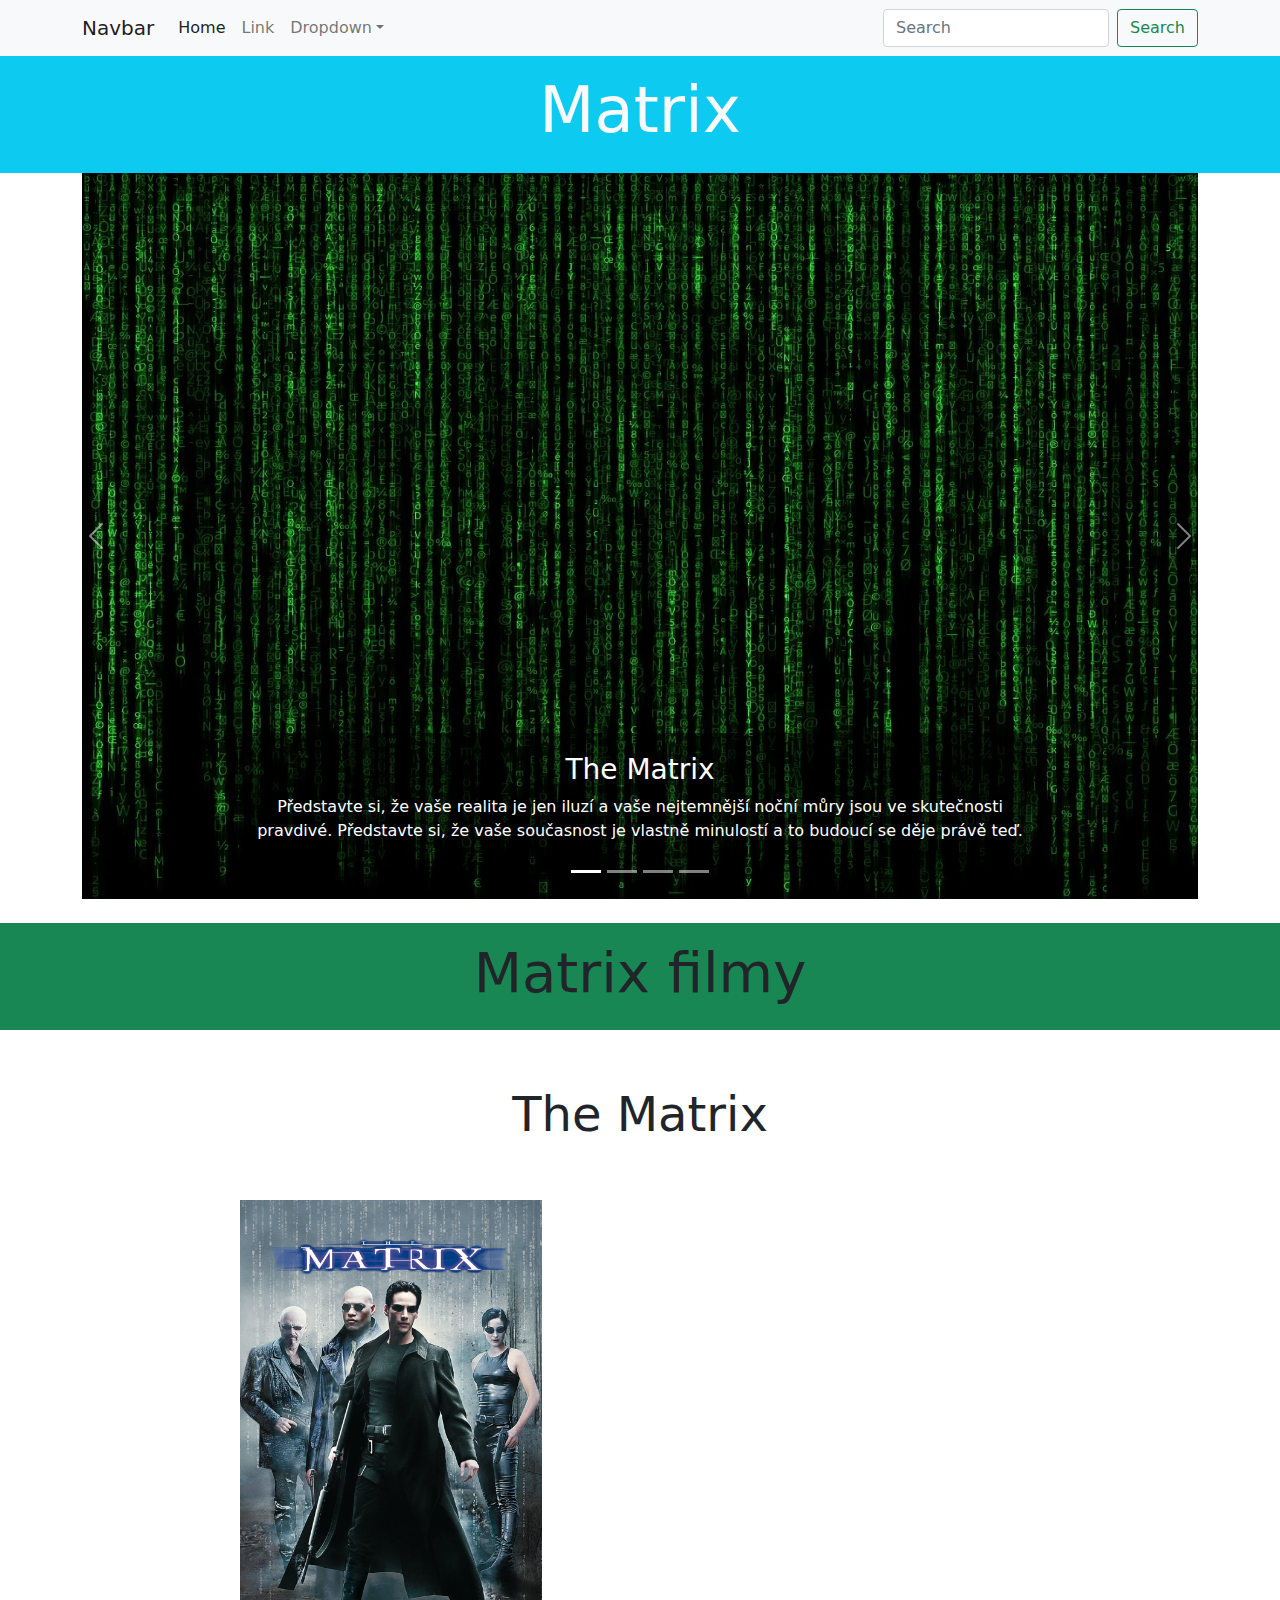
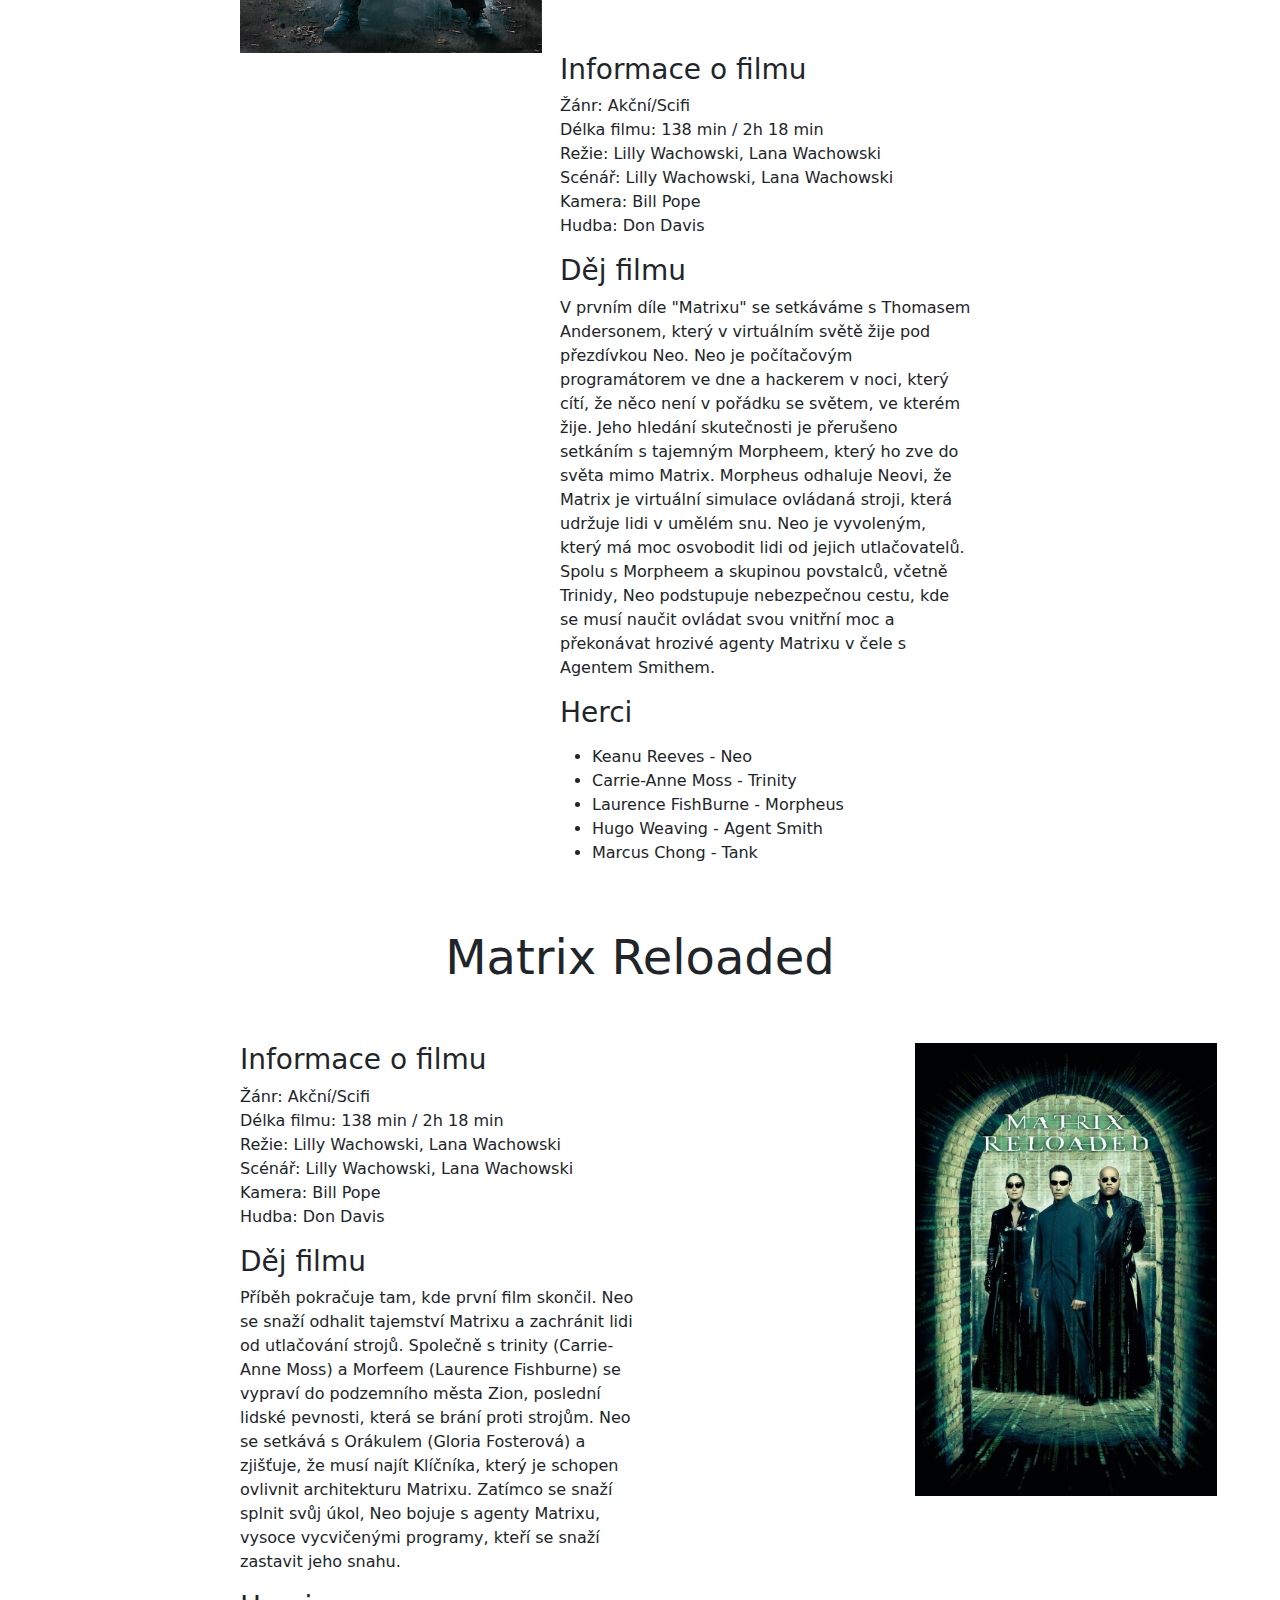
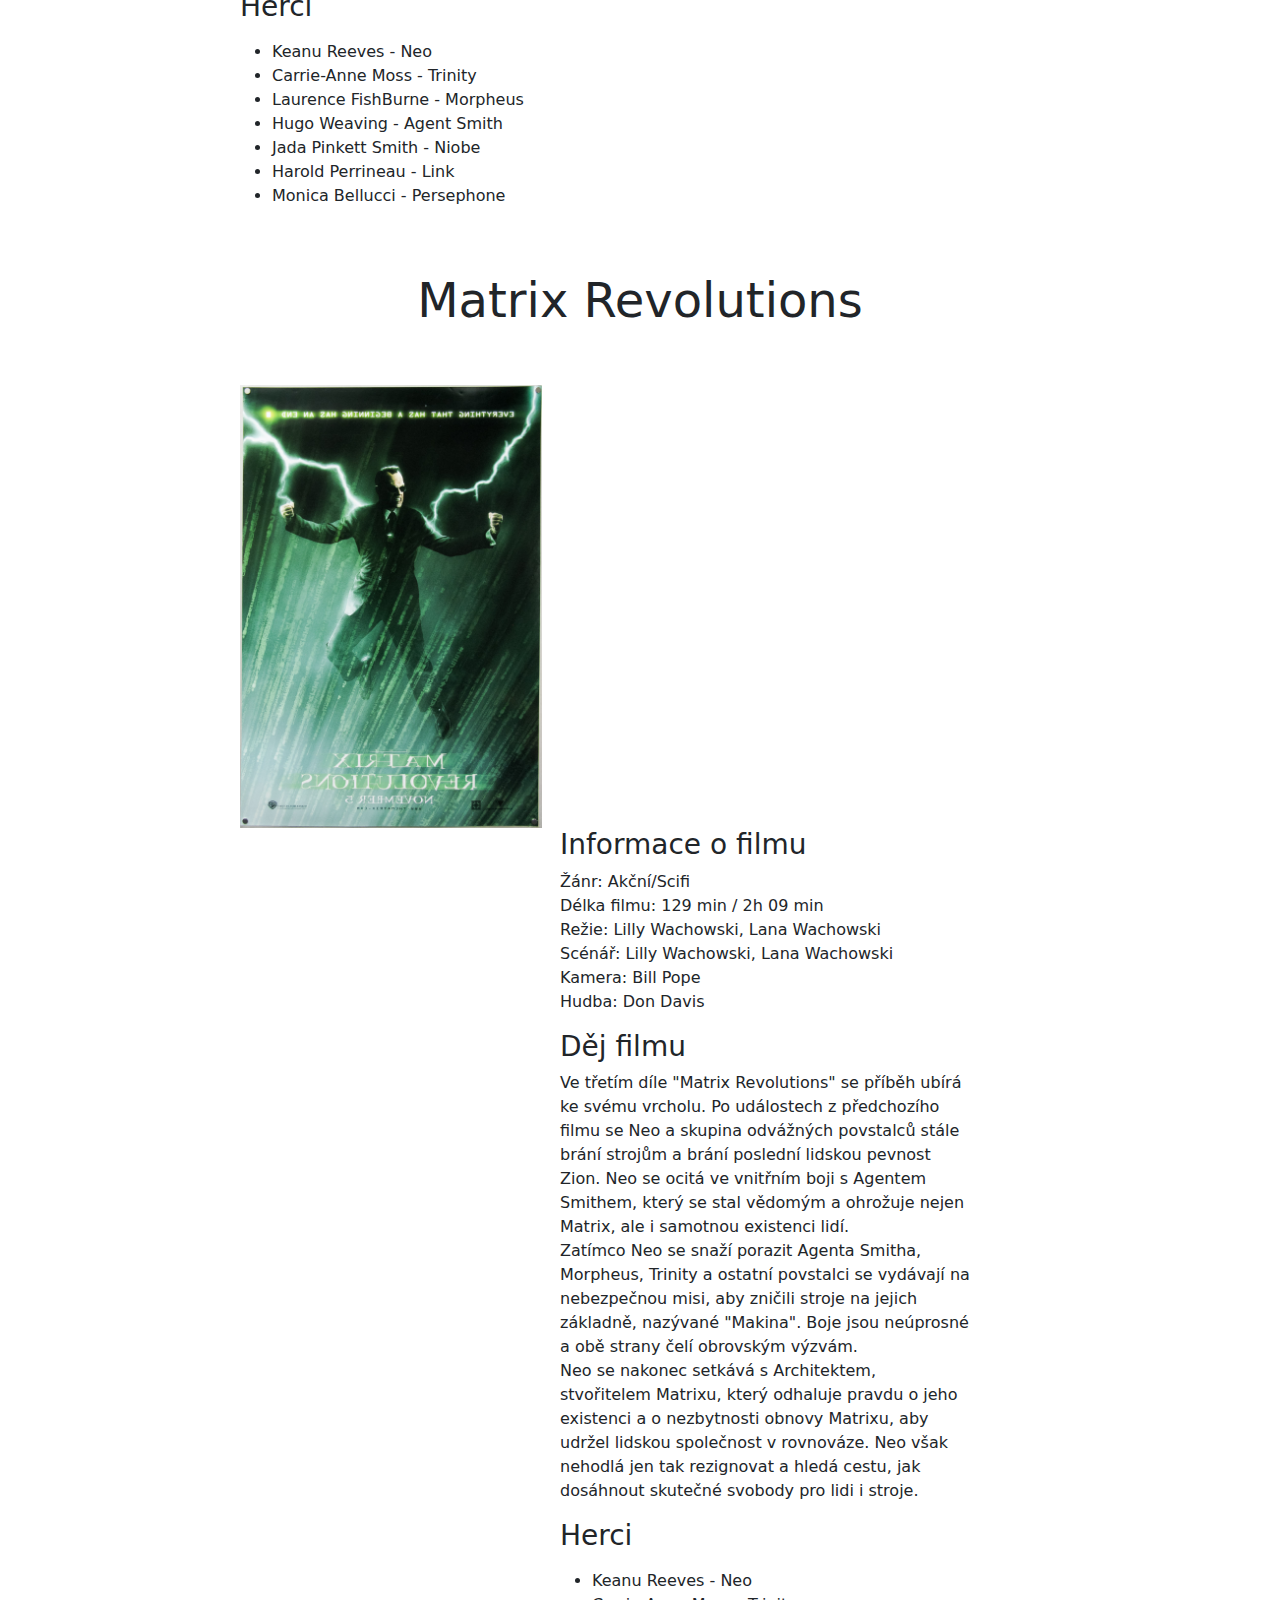
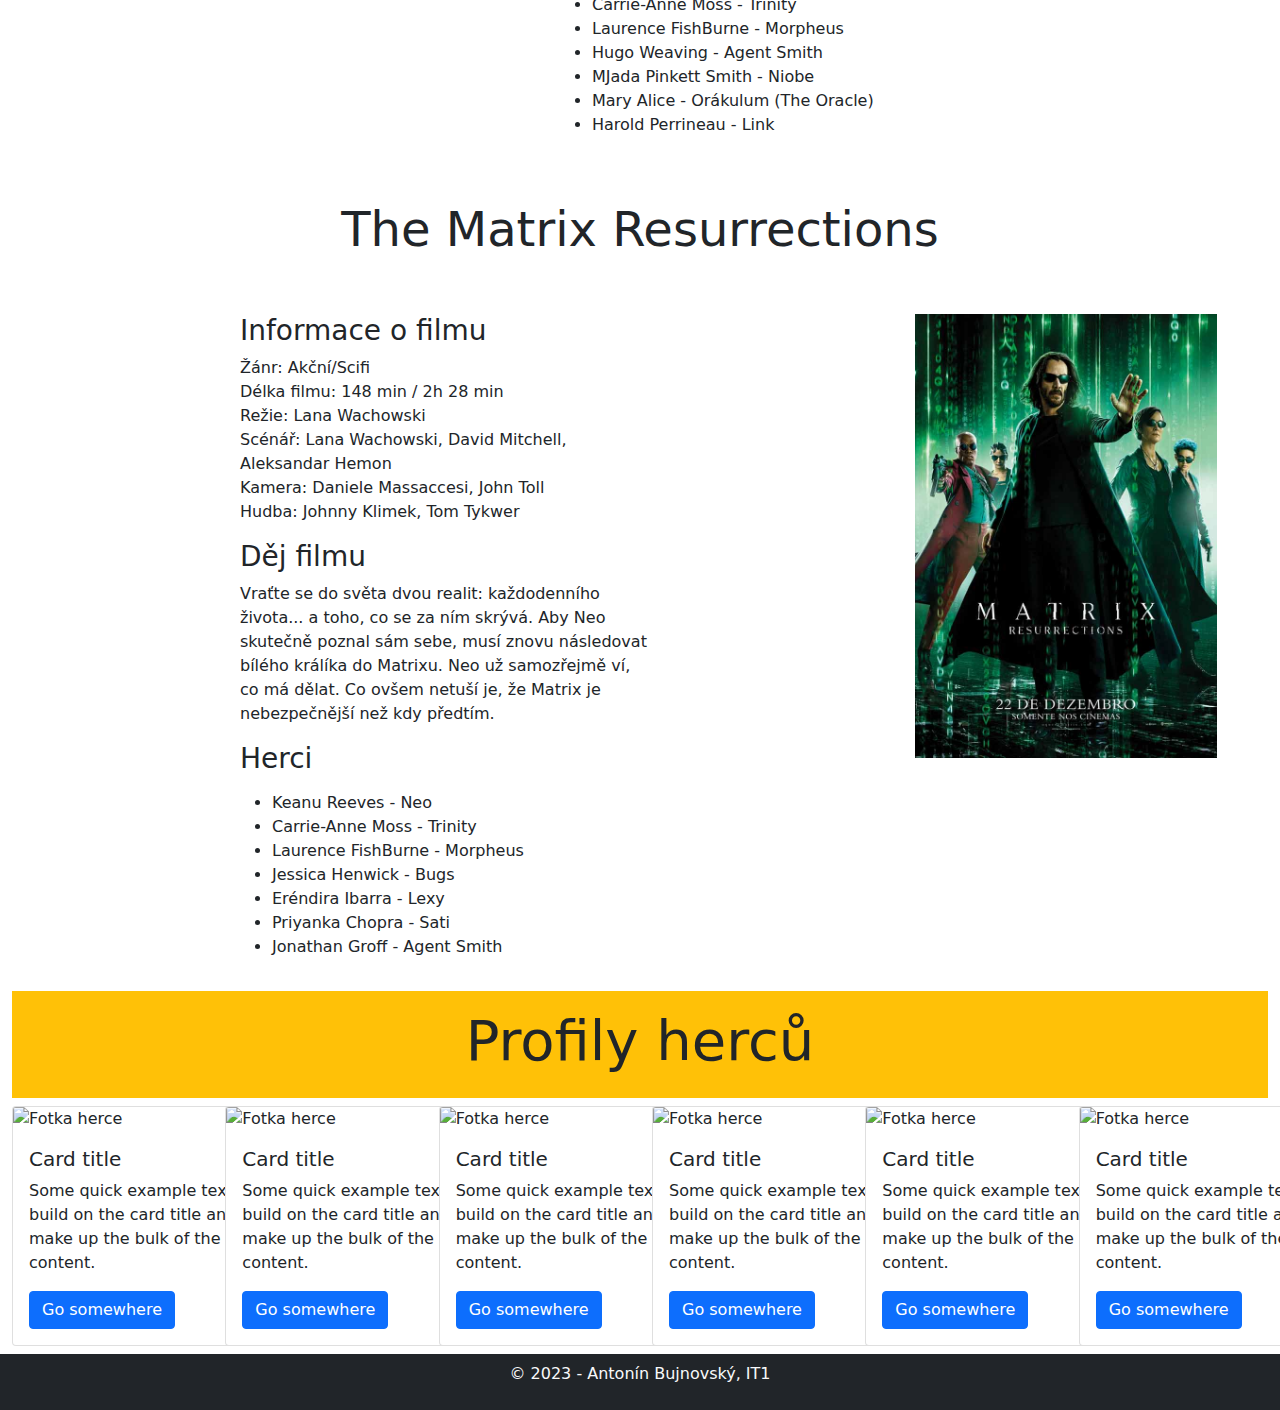
==== index.html @ 8dca8e1c "Add files via upload" ====
<!DOCTYPE html>
<html lang="cs">

<head>
  <title>FilmWeb</title>
  <!-- Required meta tags -->
  <meta charset="utf-8" />
  <meta name="viewport" content="width=device-width, initial-scale=1, shrink-to-fit=no" />

  <!-- Bootstrap CSS v5.2.1 -->
  <link href="css/bootstrap.min.css" rel="stylesheet" />
  <link rel="stylesheet" href="css/my.css" />
</head>

<body>
  <nav class="navbar navbar-expand-sm navbar-light bg-light">
    <div class="container">
      <a class="navbar-brand" href="#">Navbar</a>
      <button class="navbar-toggler d-lg-none" type="button" data-bs-toggle="collapse"
        data-bs-target="#collapsibleNavId" aria-controls="collapsibleNavId" aria-expanded="false"
        aria-label="Toggle navigation">
        <span class="navbar-toggler-icon"></span>
      </button>
      <div class="collapse navbar-collapse" id="collapsibleNavId">
        <ul class="navbar-nav me-auto mt-2 mt-lg-0">
          <li class="nav-item">
            <a class="nav-link active" href="#" aria-current="page">Home <span
                class="visually-hidden">(current)</span></a>
          </li>
          <li class="nav-item">
            <a class="nav-link" href="#">Link</a>
          </li>
          <li class="nav-item dropdown">
            <a class="nav-link dropdown-toggle" href="#" id="dropdownId" data-bs-toggle="dropdown" aria-haspopup="true"
              aria-expanded="false">Dropdown</a>
            <div class="dropdown-menu" aria-labelledby="dropdownId">
              <a class="dropdown-item" href="#">Action 1</a>
              <a class="dropdown-item" href="#">Action 2</a>
            </div>
          </li>
        </ul>
        <form class="d-flex my-2 my-lg-0">
          <input class="form-control me-sm-2" type="text" placeholder="Search" />
          <button class="btn btn-outline-success my-2 my-sm-0" type="submit">
            Search
          </button>
        </form>
      </div>
    </div>
  </nav>

  <header class="bg-info p-3">
    <!-- place navbar here -->
    <h1 class="text-center text-light display-3">Matrix</h1>
  </header>
  <main>
        <!-- Použití prvku carousel -->
    <section id="novinky">
      <div id="carouselId" class="carousel slide carousel-fade" data-bs-ride="carousel">
        <ol class="carousel-indicators">
          <li data-bs-target="#carouselId" data-bs-slide-to="0" class="active" aria-current="true"
            aria-label="First slide"></li>
          <li data-bs-target="#carouselId" data-bs-slide-to="1" aria-label="Second slide"></li>
          <li data-bs-target="#carouselId" data-bs-slide-to="2" aria-label="Third slide"></li>
          <li data-bs-target="#carouselId" data-bs-slide-to="3" aria-label="Fourth slide"></li>
        </ol>
        <div class="container">
        <div class="carousel-inner"  role="listbox">
          <div class="carousel-item active" data-bs-interval="4000">
            <img src="img/matrix1.jpg" class="w-100 d-block" height="726px" alt="First slide" />
            <div class="carousel-caption d-none d-md-block">
              <h3>The Matrix</h3>
              <p> Představte si, že vaše realita je jen iluzí a vaše nejtemnější noční můry jsou ve skutečnosti pravdivé.
                 Představte si, že vaše současnost je vlastně minulostí a to budoucí se děje právě teď.</p>
            </div>
          </div>
          <div class="carousel-item" data-bs-interval="4000">
            <img src="img/matrix reloaded-2.jpg" class="w-100 d-block"  height="726px" alt="Second slide" />
            <div class="carousel-caption d-none d-md-block">
              <h3>Matrix Reloaded</h3>
              <p>Description</p>
            </div>
          </div>
          <div class="carousel-item" data-bs-interval="4000">
            <img src="img/matrix3.jpg" class="w-100 d-block" height="726px" alt="Third slide" />
            <div class="carousel-caption d-none d-md-block">
              <h3>Matrix Revolutions</h3>
              <p>Description</p>
            </div>
          </div>
          <div class="carousel-item" data-bs-interval="4000">
            <img src="img/matrix4.jpg" class="w-100 d-block" alt="Fourth slide" />
            <div class="carousel-caption d-none d-md-block">
              <h3>Matrix Resurrections</h3>
              <p>Description</p>
            </div>
          </div>
        </div>
      </div>

        <button class="carousel-control-prev" type="button" data-bs-target="#carouselId" data-bs-slide="prev">
          <span class="carousel-control-prev-icon" aria-hidden="true"></span>
          <span class="visually-hidden">Previous</span>
        </button>
        <button class="carousel-control-next" type="button" data-bs-target="#carouselId" data-bs-slide="next">
          <span class="carousel-control-next-icon" aria-hidden="true"></span>
          <span class="visually-hidden">Next</span>
        </button>
      </div>
    </section>

      <header class="bg-success p-3 pt-6 mb-2 mt-4">
      <h2 class="text-center display-4">Matrix filmy</h2>
    </header>
        <!-- Matrix filmy -->
      <h2 class="text-center display-5 p-5">The Matrix</h2>
        <div class="row">
          <div class="col-md-4 col-lg-3">
            <img src="img/Matrix1-poster.jpg" class="img-fluid odsazeni" alt="Obrázek">
          </div>
          <div class="col-md-8 col-lg-4 odsazeni1">
            <h3>Informace o filmu</h3>
            <p>
                Žánr: Akční/Scifi<br>
                Délka filmu: 138 min / 2h 18 min<br>
                Režie: Lilly Wachowski, Lana Wachowski<br>
                Scénář: Lilly Wachowski, Lana Wachowski<br>
                Kamera: Bill Pope<br>
                Hudba: Don Davis<br>
            </p>
            <h3>Děj filmu</h3>
            <p>
              V prvním díle "Matrixu" se setkáváme s Thomasem Andersonem, který v virtuálním světě žije pod přezdívkou Neo. Neo je počítačovým programátorem ve dne a hackerem v noci, který cítí, že něco není v pořádku se světem, ve kterém žije. Jeho hledání skutečnosti je přerušeno setkáním s tajemným Morpheem, který ho zve do světa mimo Matrix.

Morpheus odhaluje Neovi, že Matrix je virtuální simulace ovládaná stroji, která udržuje lidi v umělém snu. Neo je vyvoleným, který má moc osvobodit lidi od jejich utlačovatelů. Spolu s Morpheem a skupinou povstalců, včetně Trinidy, Neo podstupuje nebezpečnou cestu, kde se musí naučit ovládat svou vnitřní moc a překonávat hrozivé agenty Matrixu v čele s Agentem Smithem.


            </p>
              <h3>Herci</h3>
              <p>
                <ul>
                  <li>Keanu Reeves - Neo</li>
                  <li>Carrie-Anne Moss - Trinity</li>
                  <li>Laurence FishBurne - Morpheus</li>
                  <li>Hugo Weaving - Agent Smith</li>
                  <li>Marcus Chong - Tank</li>
                </ul>
              </p>
          </div>
        </div>




        <h2 class="text-center display-5 p-5">Matrix Reloaded</h2>
        <div class="row">
          <div class="col-md-8 col-lg-4 odsazeni">
            <h3>Informace o filmu</h3>
          <p>
              Žánr: Akční/Scifi<br>
              Délka filmu: 138 min / 2h 18 min<br>
              Režie: Lilly Wachowski, Lana Wachowski<br>
              Scénář: Lilly Wachowski, Lana Wachowski<br>
              Kamera: Bill Pope<br>
              Hudba: Don Davis<br>
          </p>
              <h3>Děj filmu</h3>
              <p>
                Příběh pokračuje tam, kde první film skončil. Neo se snaží odhalit tajemství Matrixu a zachránit lidi od utlačování strojů. Společně s trinity (Carrie-Anne Moss) 
                a Morfeem (Laurence Fishburne) se vypraví do podzemního města Zion, poslední lidské pevnosti, která se brání proti strojům.

                Neo se setkává s Orákulem (Gloria Fosterová) a zjišťuje, že musí najít Klíčníka, který je schopen ovlivnit architekturu Matrixu. Zatímco se snaží splnit svůj úkol,
                 Neo bojuje s agenty Matrixu, vysoce vycvičenými programy, kteří se snaží zastavit jeho snahu.
              </p>

            
              <h3>Herci</h3>
              <p>
                <ul>
                  <li>Keanu Reeves - Neo</li>
                  <li>Carrie-Anne Moss - Trinity</li>
                  <li>Laurence FishBurne - Morpheus</li>
                  <li>Hugo Weaving - Agent Smith</li>
                  <li>Jada Pinkett Smith - Niobe</li>
                  <li>Harold Perrineau - Link</li>
                  <li>Monica Bellucci - Persephone</li>
                </ul>
              </p>
          </div>
          <div class="col-md-4 col-lg-3">
            <img src="img/matrix2-posterjpg.jpg" class="img-fluid odsazeni" alt="Obrázek">
          </div>
        
        </div>
        



        <h2 class="text-center display-5 p-5">Matrix Revolutions</h2>
        <div class="row">
          <div class="col-md-4 col-lg-3">
            <img src="img/matrix3-poster.jpg" class="img-fluid odsazeni"  width="100%" alt="Obrázek">
          </div>
          <div class="col-md-8 col-lg-4 odsazeni1">
            <h3>Informace o filmu</h3>
            <p>
                Žánr: Akční/Scifi<br>
                Délka filmu: 129 min / 2h 09 min<br>
                Režie: Lilly Wachowski, Lana Wachowski<br>
                Scénář: Lilly Wachowski, Lana Wachowski<br>
                Kamera: Bill Pope<br>
                Hudba: Don Davis<br>
            </p>
            <h3>Děj filmu</h3>
            <p>
            
Ve třetím díle "Matrix Revolutions" se příběh ubírá ke svému vrcholu. Po událostech z předchozího filmu se Neo a skupina odvážných povstalců stále brání strojům a brání poslední lidskou pevnost Zion. Neo se ocitá ve vnitřním boji s Agentem Smithem, který se stal vědomým a ohrožuje nejen Matrix, ale i samotnou existenci lidí.<br>

Zatímco Neo se snaží porazit Agenta Smitha, Morpheus, Trinity a ostatní povstalci se vydávají na nebezpečnou misi, aby zničili stroje na jejich základně, nazývané "Makina". Boje jsou neúprosné a obě strany čelí obrovským výzvám.<br>

Neo se nakonec setkává s Architektem, stvořitelem Matrixu, který odhaluje pravdu o jeho existenci a o nezbytnosti obnovy Matrixu, aby udržel lidskou společnost v rovnováze. Neo však nehodlá jen tak rezignovat a hledá cestu, jak dosáhnout skutečné svobody pro lidi i stroje.<br>
            </p>
              <h3>Herci</h3>
              <p>
                <ul>
                  <li>Keanu Reeves - Neo</li>
                  <li>Carrie-Anne Moss - Trinity</li>
                  <li>Laurence FishBurne - Morpheus</li>
                  <li>Hugo Weaving - Agent Smith</li>
                  <li>MJada Pinkett Smith - Niobe</li>
                  <li>Mary Alice - Orákulum (The Oracle)</li>
                  <li>Harold Perrineau - Link</li>
                </ul>
              </p>
          </div>
        </div>



        <h2 class="text-center display-5 p-5">The Matrix Resurrections</h2>
        <div class="row">
          <div class="col-md-8 col-lg-4 odsazeni">
            <h3>Informace o filmu</h3>
          <p>
              Žánr: Akční/Scifi<br>
              Délka filmu: 148 min / 2h 28 min<br>
              Režie: Lana Wachowski<br>
              Scénář: Lana Wachowski, David Mitchell, Aleksandar Hemon<br>
              Kamera: Daniele Massaccesi, John Toll<br>
              Hudba: Johnny Klimek, Tom Tykwer<br>
          </p>
              <h3>Děj filmu</h3>
              <p>
                Vraťte se do světa dvou realit: každodenního života... a toho, co se za ním skrývá. Aby Neo skutečně poznal sám sebe, musí znovu následovat bílého králíka do Matrixu. Neo už samozřejmě ví, co má dělat. Co ovšem netuší je, že Matrix je nebezpečnější než kdy předtím.

  
              </p>

            
              <h3>Herci</h3>
              <p>
                <ul>
                  <li>Keanu Reeves - Neo</li>
                  <li>Carrie-Anne Moss - Trinity</li>
                  <li>Laurence FishBurne - Morpheus</li>
                  <li>Jessica Henwick - Bugs</li>
                  <li>Eréndira Ibarra - Lexy</li>
                  <li>Priyanka Chopra - Sati</li>
                  <li>Jonathan Groff - Agent Smith</li>
                </ul>
              </p>
          </div>
          <div class="col-md-4 col-lg-3">
            <img src="img/matrix4-poster.jpg" class="img-fluid odsazeni" alt="Obrázek">
          </div>
        
        </div>



        <!-- použití gridu a cards -->

        <section id="herci" class="container-fluid">
          <header class="bg-warning p-3 mt-3 mb-2">
          <h2 class="text-center display-4">Profily herců</h2>
        </header>
          <div class="row">
            <div class="col-xl-2 col-md-4 col-sm-6 mb-2 ">
              <div class="card" style="width: 18rem;">
                <img src="https://picsum.photos/id/126/600/600" class="card-img-top" alt="Fotka herce">
                <div class="card-body">
                  <h5 class="card-title">Card title</h5>
                  <p class="card-text">Some quick example text to build on the card title and make up the bulk of the card's content.</p>
                  <a href="#" class="btn btn-primary">Go somewhere</a>
                </div>
              </div>
            </div>

            <div class="col-xl-2 col-md-4 col-sm-6 mb-2">
              <div class="card" style="width: 18rem;">
                <img src="https://picsum.photos/id/125/600/600" class="card-img-top" alt="Fotka herce">
                <div class="card-body">
                  <h5 class="card-title">Card title</h5>
                  <p class="card-text">Some quick example text to build on the card title and make up the bulk of the card's content.</p>
                  <a href="#" class="btn btn-primary">Go somewhere</a>
                </div>
              </div>
            </div>
            <div class="col-xl-2 col-md-4 col-sm-6 mb-2">
              <div class="card" style="width: 18rem;">
                <img src="https://picsum.photos/id/124/600/600" class="card-img-top" alt="Fotka herce">
                <div class="card-body">
                  <h5 class="card-title">Card title</h5>
                  <p class="card-text">Some quick example text to build on the card title and make up the bulk of the card's content.</p>
                  <a href="#" class="btn btn-primary">Go somewhere</a>
                </div>
              </div>
            </div>
            <div class="col-xl-2 col-md-4 col-sm-6 mb-2">
              <div class="card" style="width: 18rem;">
                <img src="https://picsum.photos/id/123/600/600" class="card-img-top" alt="Fotka herce">
                <div class="card-body">
                  <h5 class="card-title">Card title</h5>
                  <p class="card-text">Some quick example text to build on the card title and make up the bulk of the card's content.</p>
                  <a href="#" class="btn btn-primary">Go somewhere</a>
                </div>
              </div>
            </div>
            <div class="col-xl-2 col-md-4 col-sm-6 mb-2">
              <div class="card" style="width: 18rem;">
                <img src="https://picsum.photos/id/122/600/600" class="card-img-top" alt="Fotka herce">
                <div class="card-body">
                  <h5 class="card-title">Card title</h5>
                  <p class="card-text">Some quick example text to build on the card title and make up the bulk of the card's content.</p>
                  <a href="#" class="btn btn-primary">Go somewhere</a>
                </div>
              </div>
            </div>
            <div class="col-xl-2 col-md-4 col-sm-6 mb-2">
              <div class="card" style="width: 18rem;">
                <img src="https://picsum.photos/id/121/600/600" class="card-img-top" alt="Fotka herce">
                <div class="card-body">
                  <h5 class="card-title">Card title</h5>
                  <p class="card-text">Some quick example text to build on the card title and make up the bulk of the card's content.</p>
                  <a href="#" class="btn btn-primary">Go somewhere</a>
                </div>
              </div>
            </div>
          </div>
        </section>
  </main>
  <footer class="bg-dark text-light text-center p-2">
    <!-- place footer here -->
    <p>&copy; 2023 - Antonín Bujnovský, IT1</p>
  </footer>
  <!-- Bootstrap JavaScript Libraries -->
  <script src="js/bootstrap.bundle.min.js"></script>
  <!--

  <script>
    const carousel = document.getElementById("carouselId");
    const nadpis = document.querySelector(".navbar-light");

   function nahodnaBarva() {
      let r = Math.floor(Math.random() * 256);
      let g = Math.floor(Math.random() * 256);
      let b = Math.floor(Math.random() * 256);

      return `rgb(${r}, ${g}, ${b})`;
    }

    //carousel.style.display = 'none';
    carousel.addEventListener("slide.bs.carousel", function () {
      console.log(nahodnaBarva());
      nadpis.style.setProperty(
        "background-color",
        nahodnaBarva(),
        "important"
      );
    });
  </script>
  -->
</body>

</html>
---- css/my.css ----
.carousel-caption {
    background-color: rgba(0, 0, 0, .5);
}
.odsazeni{
    margin-left:15em;
}
.odsazeni1{
    margin-left:35em;
}
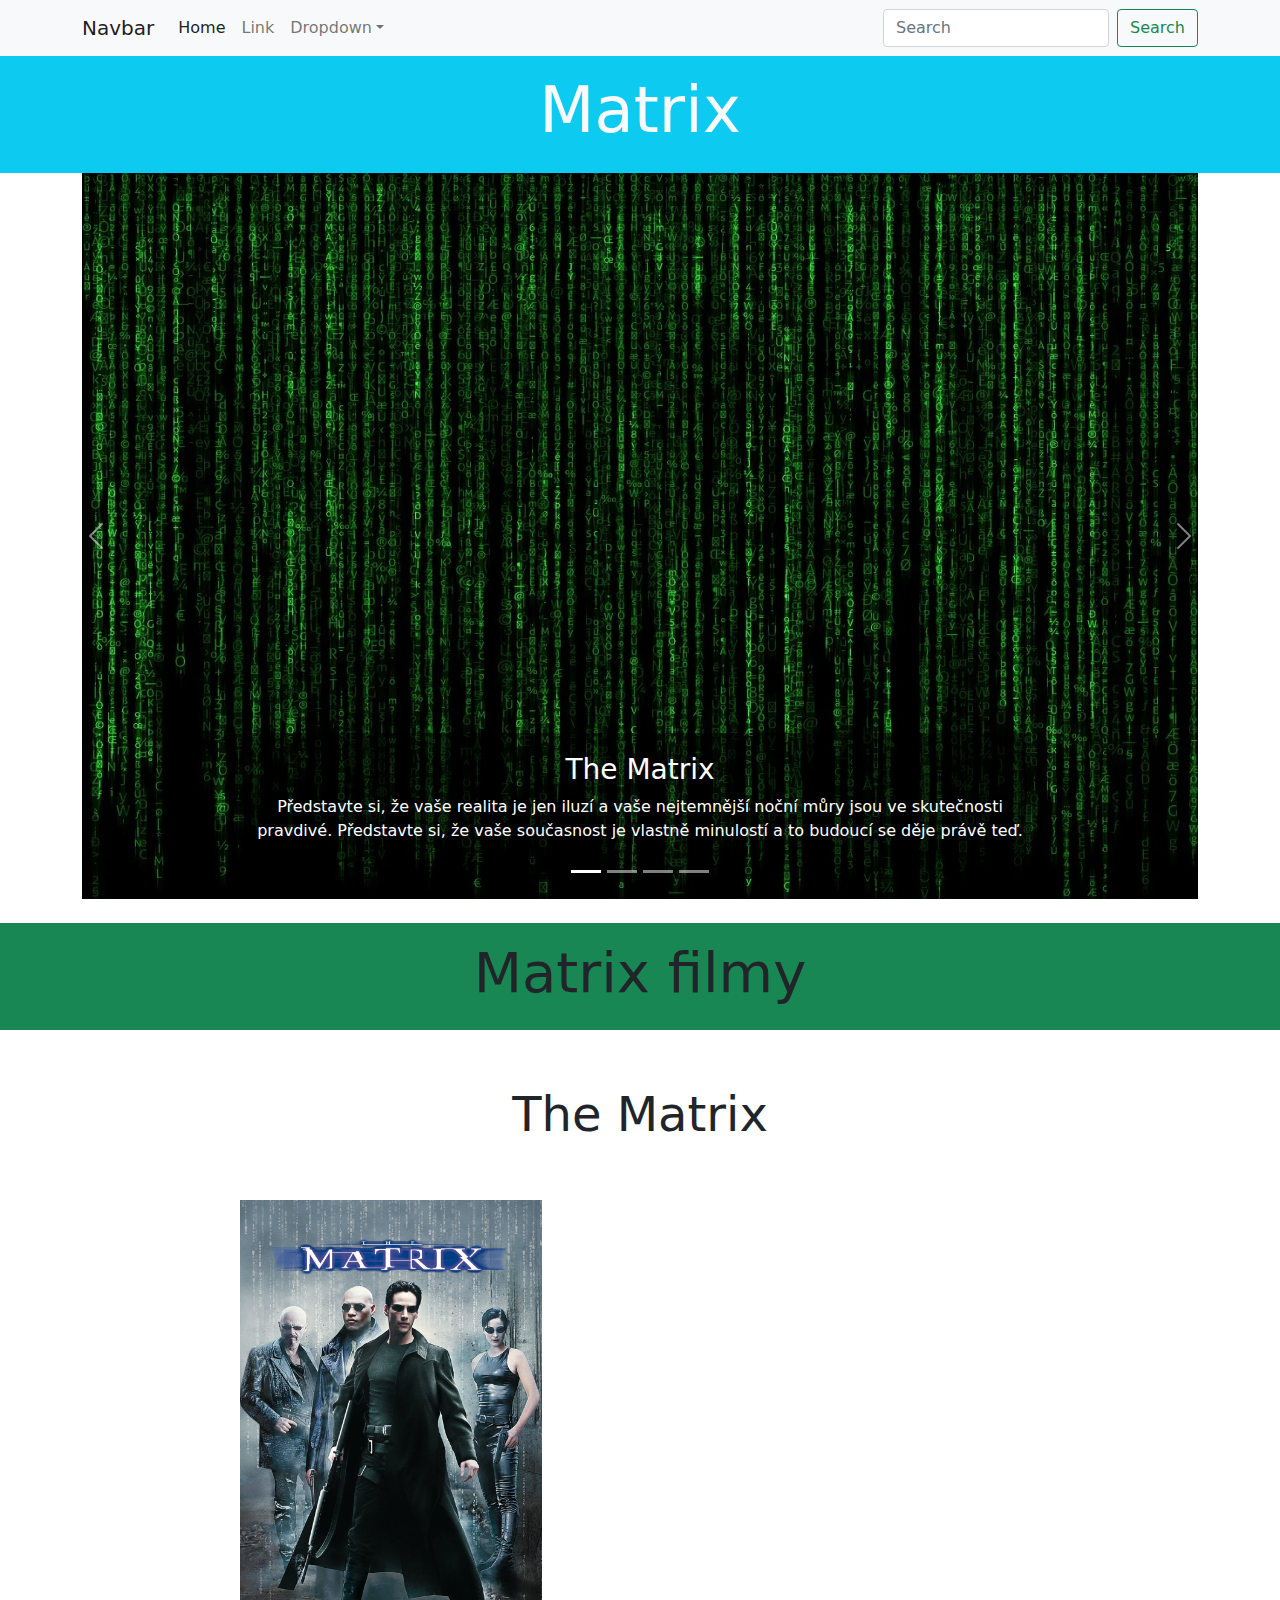
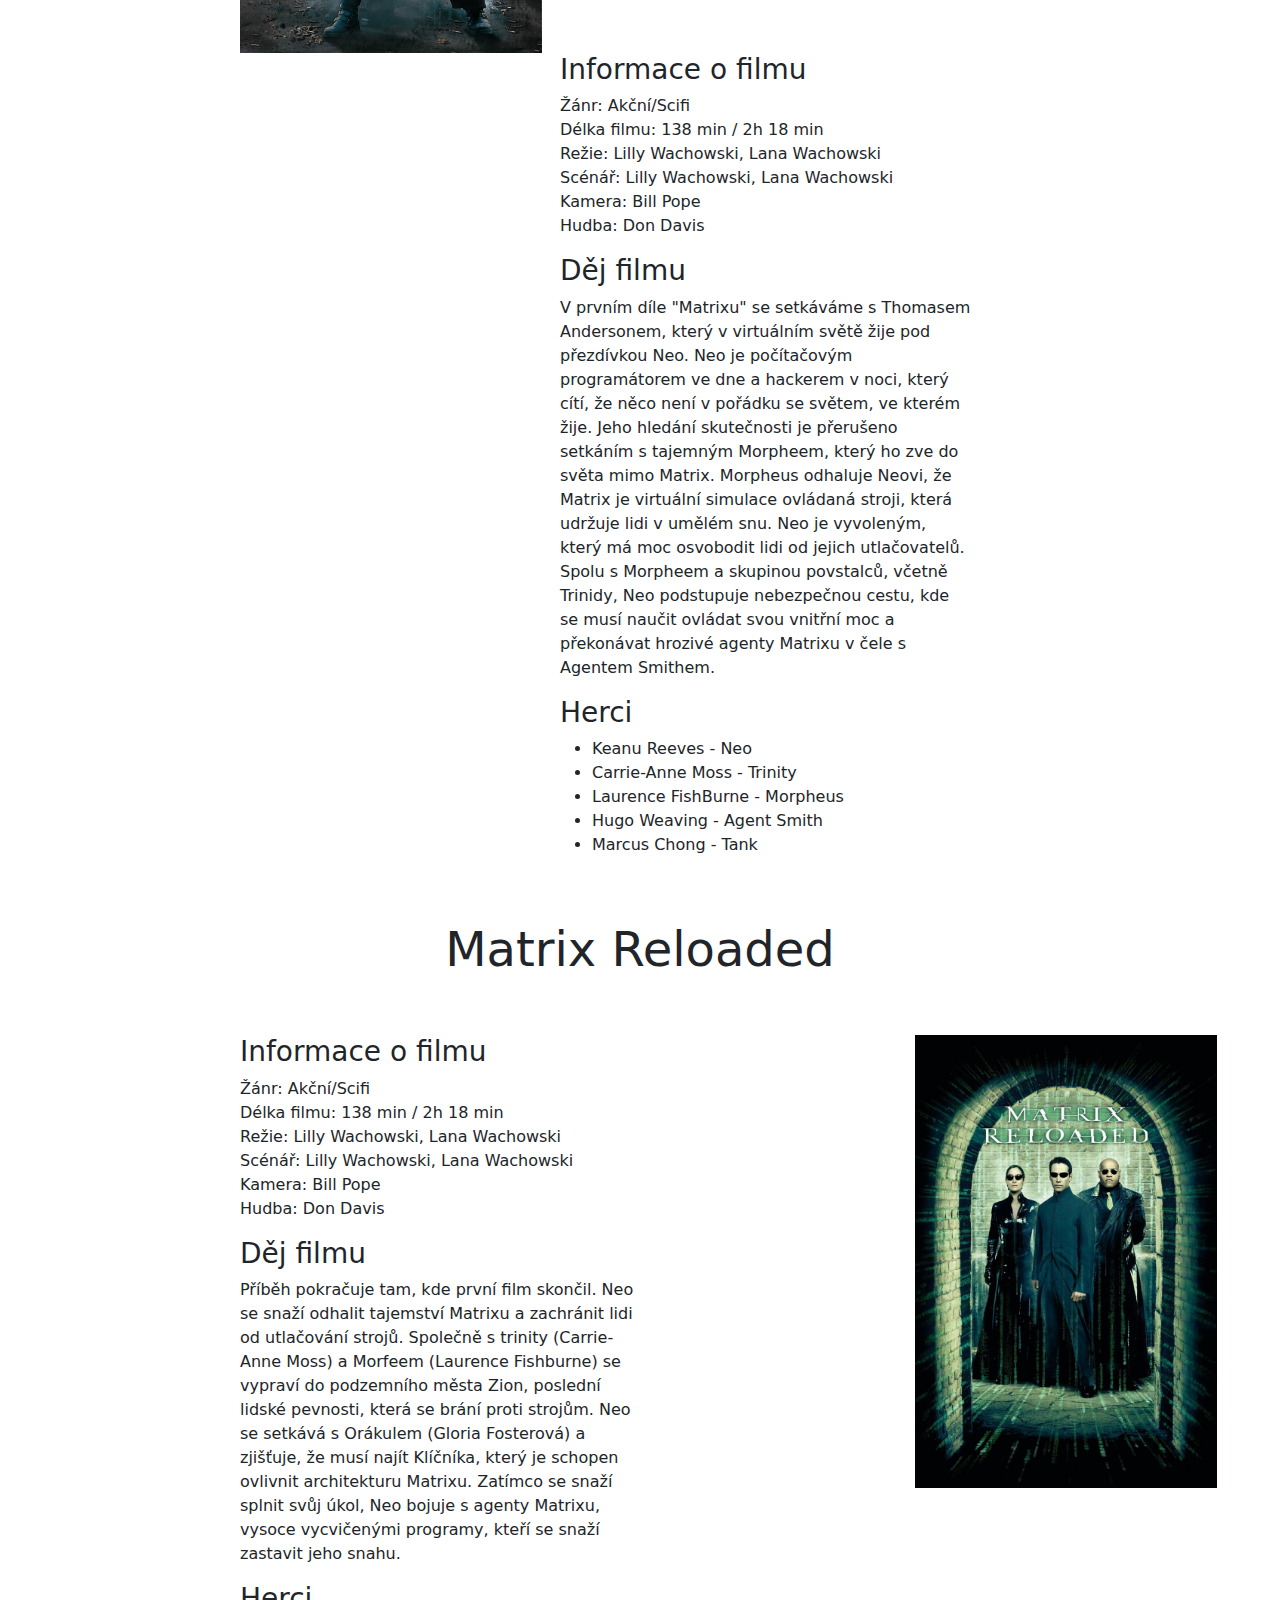
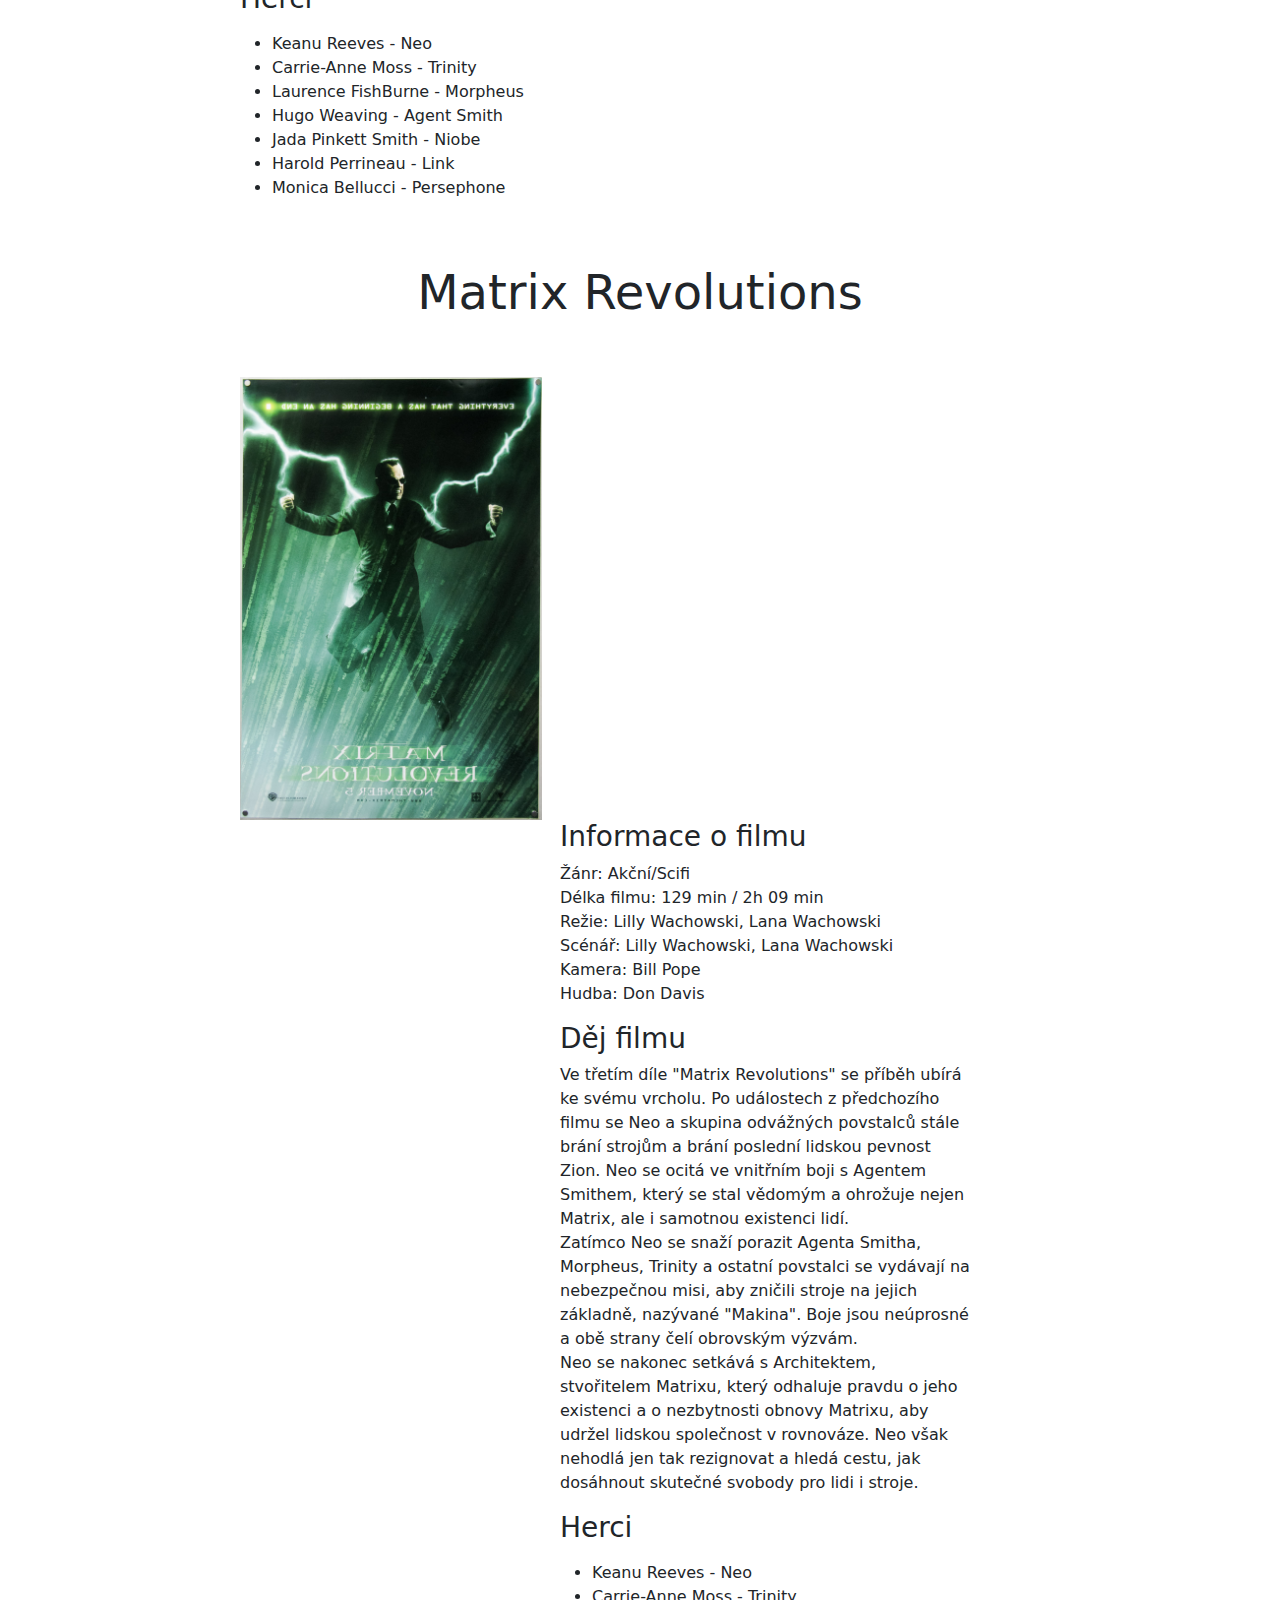
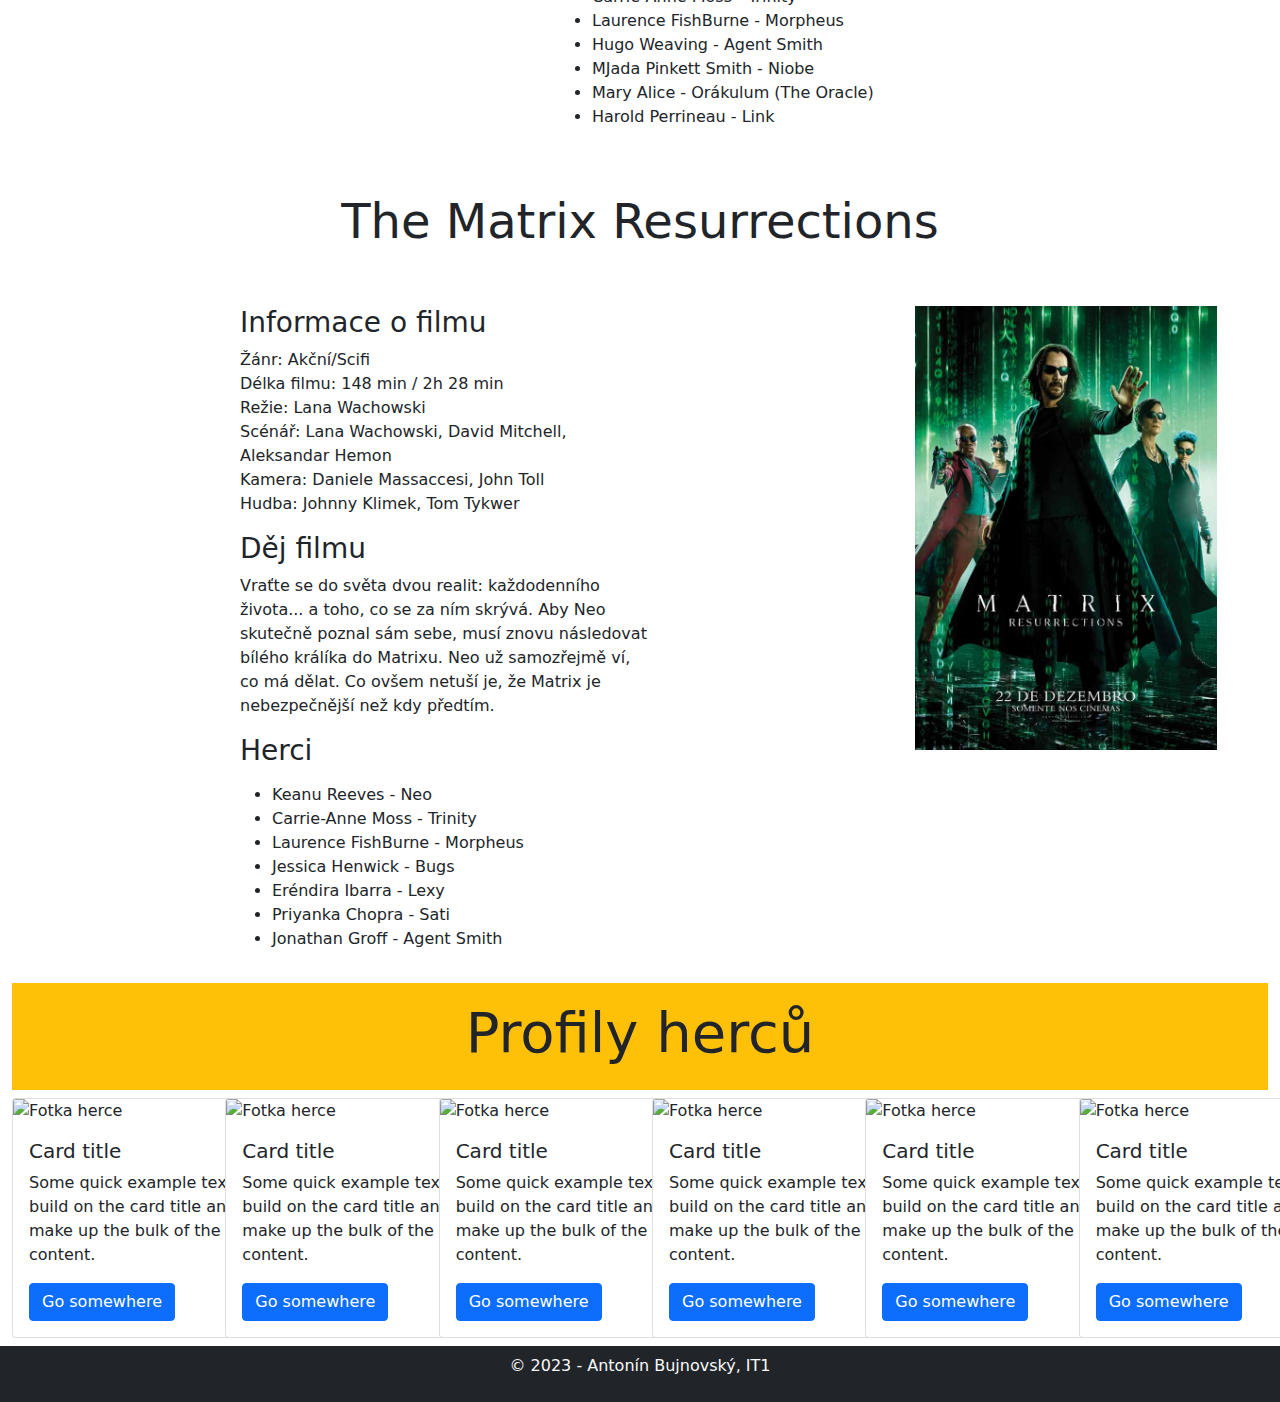
==== commit d721a54e: "Add files via upload" ====
--- a/index.html
+++ b/index.html
@@ -137,7 +137,6 @@
 
             </p>
               <h3>Herci</h3>
-              <p>
                 <ul>
                   <li>Keanu Reeves - Neo</li>
                   <li>Carrie-Anne Moss - Trinity</li>
@@ -145,7 +144,6 @@
                   <li>Hugo Weaving - Agent Smith</li>
                   <li>Marcus Chong - Tank</li>
                 </ul>
-              </p>
           </div>
         </div>
 
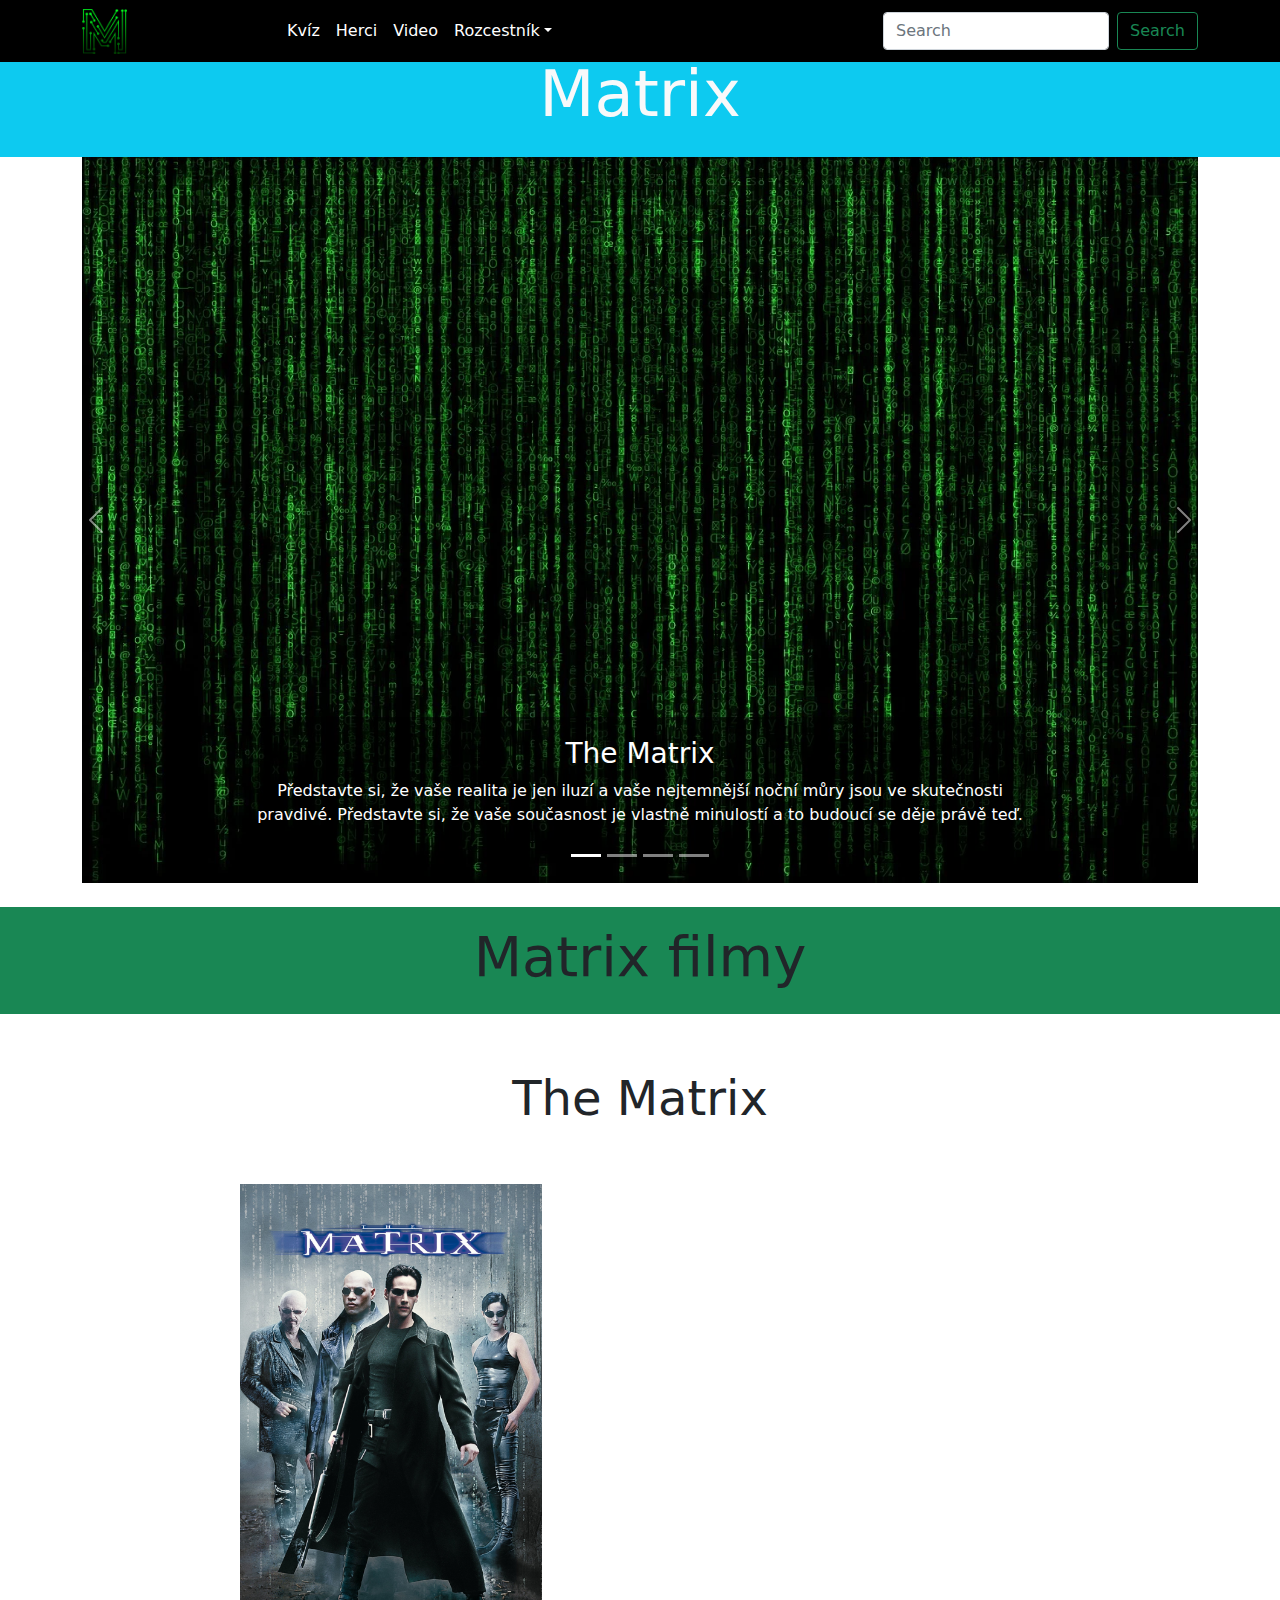
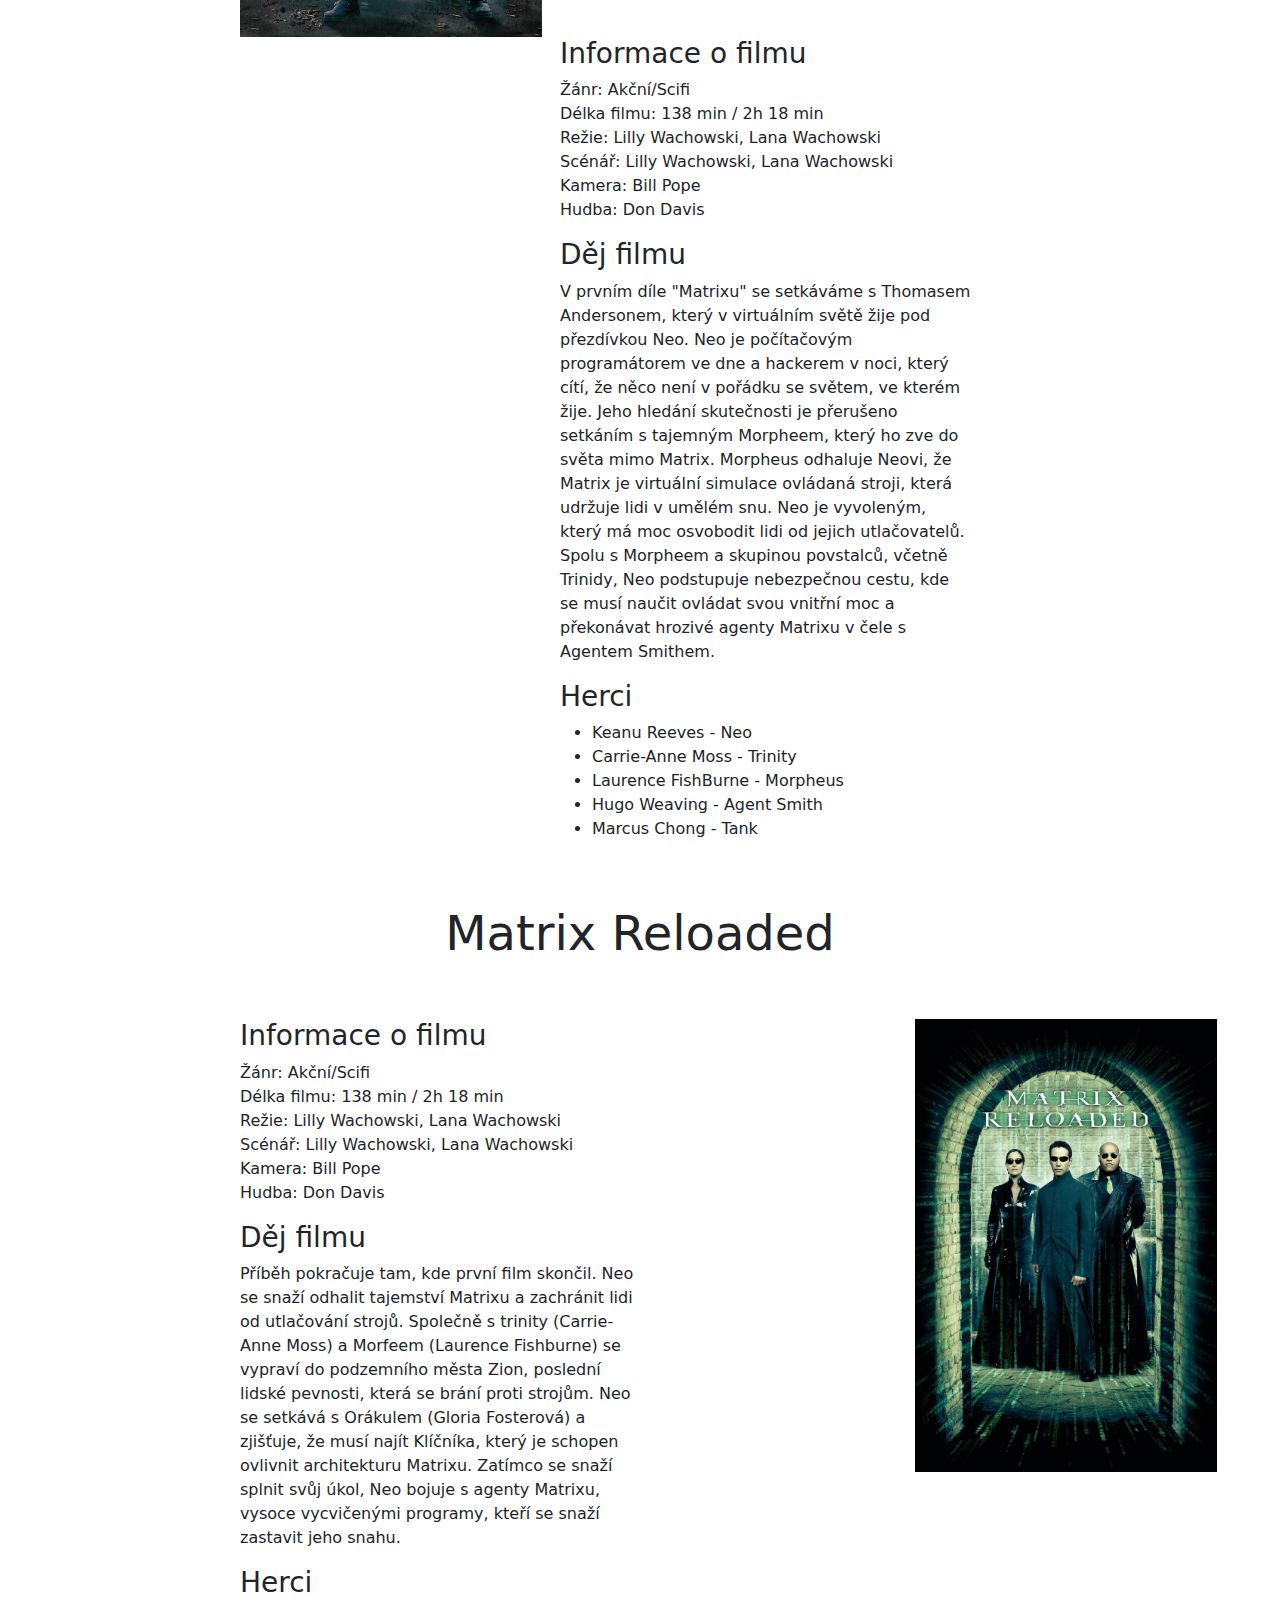
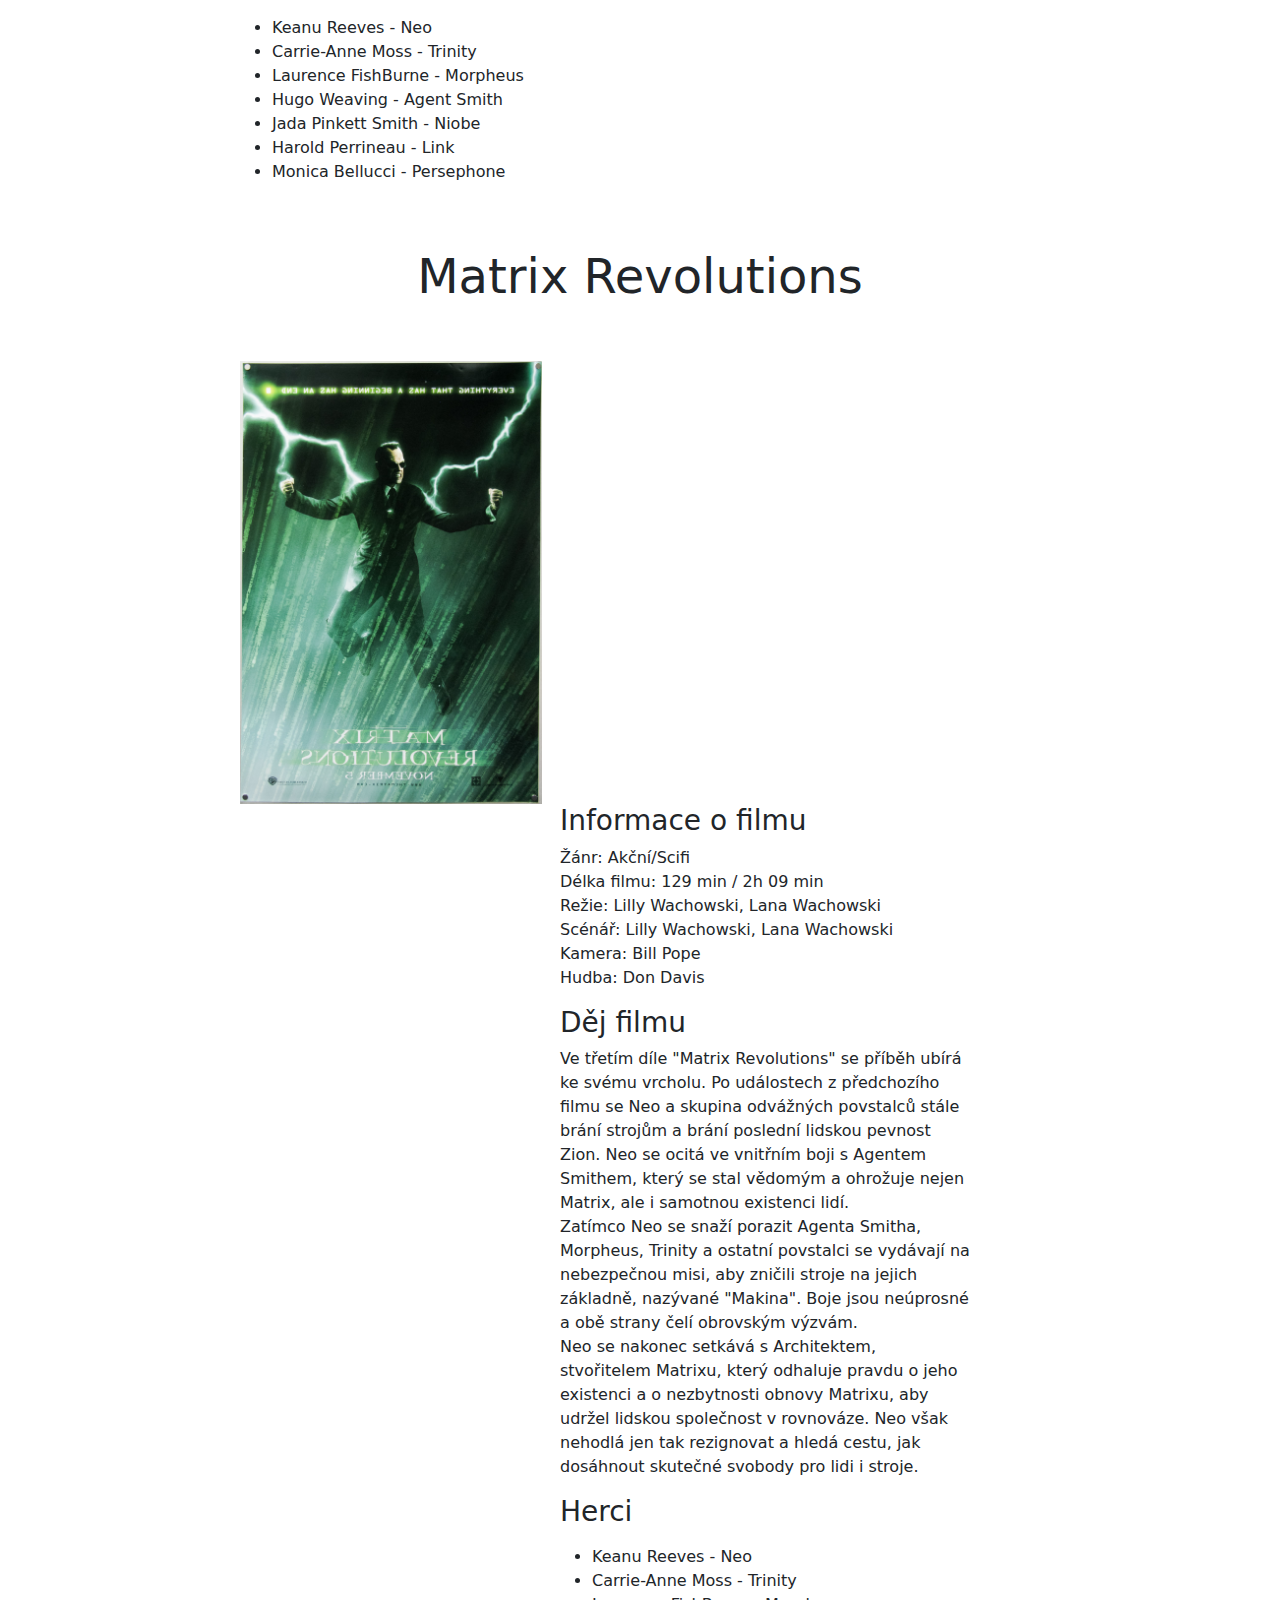
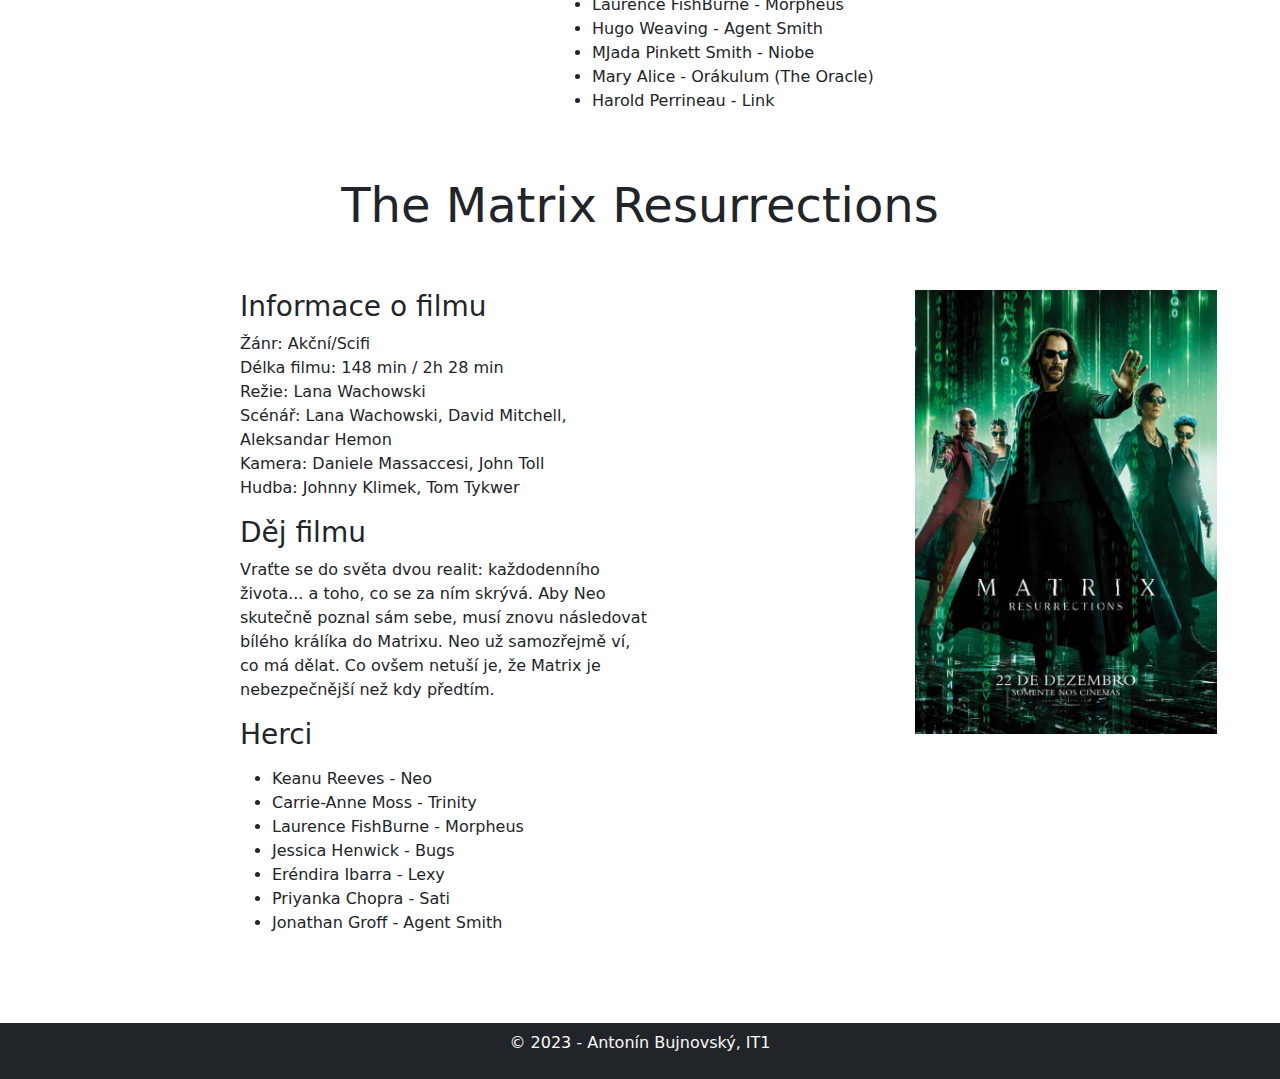
==== commit db681ee5: "Add files via upload" ====
--- a/index.html
+++ b/index.html
@@ -13,9 +13,11 @@
 </head>
 
 <body>
-  <nav class="navbar navbar-expand-sm navbar-light bg-light">
+
+
+  <nav class="navbar navbar-expand-sm navbar-light fixed-top pozadi">
     <div class="container">
-      <a class="navbar-brand" href="#">Navbar</a>
+      <a class="pl-3" href="index.html"><img src="img/logo-matrix1.png" width="45" alt="Logo matrix"></a>
       <button class="navbar-toggler d-lg-none" type="button" data-bs-toggle="collapse"
         data-bs-target="#collapsibleNavId" aria-controls="collapsibleNavId" aria-expanded="false"
         aria-label="Toggle navigation">
@@ -24,18 +26,25 @@
       <div class="collapse navbar-collapse" id="collapsibleNavId">
         <ul class="navbar-nav me-auto mt-2 mt-lg-0">
           <li class="nav-item">
-            <a class="nav-link active" href="#" aria-current="page">Home <span
+            <a class="nav-link active obrazek tonda1" href="kviz/index.html" aria-current="page">Kvíz <span
                 class="visually-hidden">(current)</span></a>
           </li>
           <li class="nav-item">
-            <a class="nav-link" href="#">Link</a>
+            <a class="nav-link active tonda1" href="herci/index.html" aria-current="page">Herci <span
+                class="visually-hidden">(current)</span></a>
+          </li> 
+          <li class="nav-item">
+            <a class="nav-link tonda1" href="https://www.youtube.com/watch?v=uXGE0vuuaDo" target="_blank">Video</a>
           </li>
           <li class="nav-item dropdown">
-            <a class="nav-link dropdown-toggle" href="#" id="dropdownId" data-bs-toggle="dropdown" aria-haspopup="true"
-              aria-expanded="false">Dropdown</a>
+            <a class="nav-link dropdown-toggle tonda1" href="#" id="dropdownId" data-bs-toggle="dropdown" aria-haspopup="true"
+              aria-expanded="false">Rozcestník</a>
             <div class="dropdown-menu" aria-labelledby="dropdownId">
-              <a class="dropdown-item" href="#">Action 1</a>
-              <a class="dropdown-item" href="#">Action 2</a>
+              <a class="dropdown-item" href="#matrix1">The Matrix</a>
+              <a class="dropdown-item" href="#matrix2">Matrix Reloaded</a>
+              <a class="dropdown-item" href="#matrix3">Matrix Revolutions</a>
+              <a class="dropdown-item " href="#matrix4">The Matrix Resurrections</a>
+
             </div>
           </li>
         </ul>
@@ -48,6 +57,8 @@
       </div>
     </div>
   </nav>
+
+
 
   <header class="bg-info p-3">
     <!-- place navbar here -->
@@ -113,7 +124,7 @@
       <h2 class="text-center display-4">Matrix filmy</h2>
     </header>
         <!-- Matrix filmy -->
-      <h2 class="text-center display-5 p-5">The Matrix</h2>
+      <h2 class="text-center display-5 p-5" id="matrix1">The Matrix</h2>
         <div class="row">
           <div class="col-md-4 col-lg-3">
             <img src="img/Matrix1-poster.jpg" class="img-fluid odsazeni" alt="Obrázek">
@@ -150,7 +161,7 @@
 
 
 
-        <h2 class="text-center display-5 p-5">Matrix Reloaded</h2>
+        <h2 class="text-center display-5 p-5" id="matrix2">Matrix Reloaded</h2>
         <div class="row">
           <div class="col-md-8 col-lg-4 odsazeni">
             <h3>Informace o filmu</h3>
@@ -194,7 +205,7 @@
 
 
 
-        <h2 class="text-center display-5 p-5">Matrix Revolutions</h2>
+        <h2 class="text-center display-5 p-5" id="matrix3">Matrix Revolutions</h2>
         <div class="row">
           <div class="col-md-4 col-lg-3">
             <img src="img/matrix3-poster.jpg" class="img-fluid odsazeni"  width="100%" alt="Obrázek">
@@ -235,7 +246,7 @@
 
 
 
-        <h2 class="text-center display-5 p-5">The Matrix Resurrections</h2>
+        <h2 class="text-center display-5 p-5 matrix4" id="matrix4">The Matrix Resurrections</h2>
         <div class="row">
           <div class="col-md-8 col-lg-4 odsazeni">
             <h3>Informace o filmu</h3>
@@ -271,81 +282,15 @@
           <div class="col-md-4 col-lg-3">
             <img src="img/matrix4-poster.jpg" class="img-fluid odsazeni" alt="Obrázek">
           </div>
-        
-        </div>
-
-
+        </div>
+
+<br>
+<br>
+<br>
 
         <!-- použití gridu a cards -->
 
-        <section id="herci" class="container-fluid">
-          <header class="bg-warning p-3 mt-3 mb-2">
-          <h2 class="text-center display-4">Profily herců</h2>
-        </header>
-          <div class="row">
-            <div class="col-xl-2 col-md-4 col-sm-6 mb-2 ">
-              <div class="card" style="width: 18rem;">
-                <img src="https://picsum.photos/id/126/600/600" class="card-img-top" alt="Fotka herce">
-                <div class="card-body">
-                  <h5 class="card-title">Card title</h5>
-                  <p class="card-text">Some quick example text to build on the card title and make up the bulk of the card's content.</p>
-                  <a href="#" class="btn btn-primary">Go somewhere</a>
-                </div>
-              </div>
-            </div>
-
-            <div class="col-xl-2 col-md-4 col-sm-6 mb-2">
-              <div class="card" style="width: 18rem;">
-                <img src="https://picsum.photos/id/125/600/600" class="card-img-top" alt="Fotka herce">
-                <div class="card-body">
-                  <h5 class="card-title">Card title</h5>
-                  <p class="card-text">Some quick example text to build on the card title and make up the bulk of the card's content.</p>
-                  <a href="#" class="btn btn-primary">Go somewhere</a>
-                </div>
-              </div>
-            </div>
-            <div class="col-xl-2 col-md-4 col-sm-6 mb-2">
-              <div class="card" style="width: 18rem;">
-                <img src="https://picsum.photos/id/124/600/600" class="card-img-top" alt="Fotka herce">
-                <div class="card-body">
-                  <h5 class="card-title">Card title</h5>
-                  <p class="card-text">Some quick example text to build on the card title and make up the bulk of the card's content.</p>
-                  <a href="#" class="btn btn-primary">Go somewhere</a>
-                </div>
-              </div>
-            </div>
-            <div class="col-xl-2 col-md-4 col-sm-6 mb-2">
-              <div class="card" style="width: 18rem;">
-                <img src="https://picsum.photos/id/123/600/600" class="card-img-top" alt="Fotka herce">
-                <div class="card-body">
-                  <h5 class="card-title">Card title</h5>
-                  <p class="card-text">Some quick example text to build on the card title and make up the bulk of the card's content.</p>
-                  <a href="#" class="btn btn-primary">Go somewhere</a>
-                </div>
-              </div>
-            </div>
-            <div class="col-xl-2 col-md-4 col-sm-6 mb-2">
-              <div class="card" style="width: 18rem;">
-                <img src="https://picsum.photos/id/122/600/600" class="card-img-top" alt="Fotka herce">
-                <div class="card-body">
-                  <h5 class="card-title">Card title</h5>
-                  <p class="card-text">Some quick example text to build on the card title and make up the bulk of the card's content.</p>
-                  <a href="#" class="btn btn-primary">Go somewhere</a>
-                </div>
-              </div>
-            </div>
-            <div class="col-xl-2 col-md-4 col-sm-6 mb-2">
-              <div class="card" style="width: 18rem;">
-                <img src="https://picsum.photos/id/121/600/600" class="card-img-top" alt="Fotka herce">
-                <div class="card-body">
-                  <h5 class="card-title">Card title</h5>
-                  <p class="card-text">Some quick example text to build on the card title and make up the bulk of the card's content.</p>
-                  <a href="#" class="btn btn-primary">Go somewhere</a>
-                </div>
-              </div>
-            </div>
-          </div>
-        </section>
+       
   </main>
   <footer class="bg-dark text-light text-center p-2">
     <!-- place footer here -->
--- a/css/my.css
+++ b/css/my.css
@@ -6,4 +6,21 @@
 }
 .odsazeni1{
     margin-left:35em;
-}+}
+h1{
+    padding-top: 40px;
+}
+.obrazek{
+    padding-left: 10em !important;
+
+}
+.obrazek1{
+    padding-right: 15.5em !important;
+
+}
+.pozadi{
+    background-color: rgb(0, 0, 0) !important;
+}
+.tonda1{
+    color: white !important;
+}
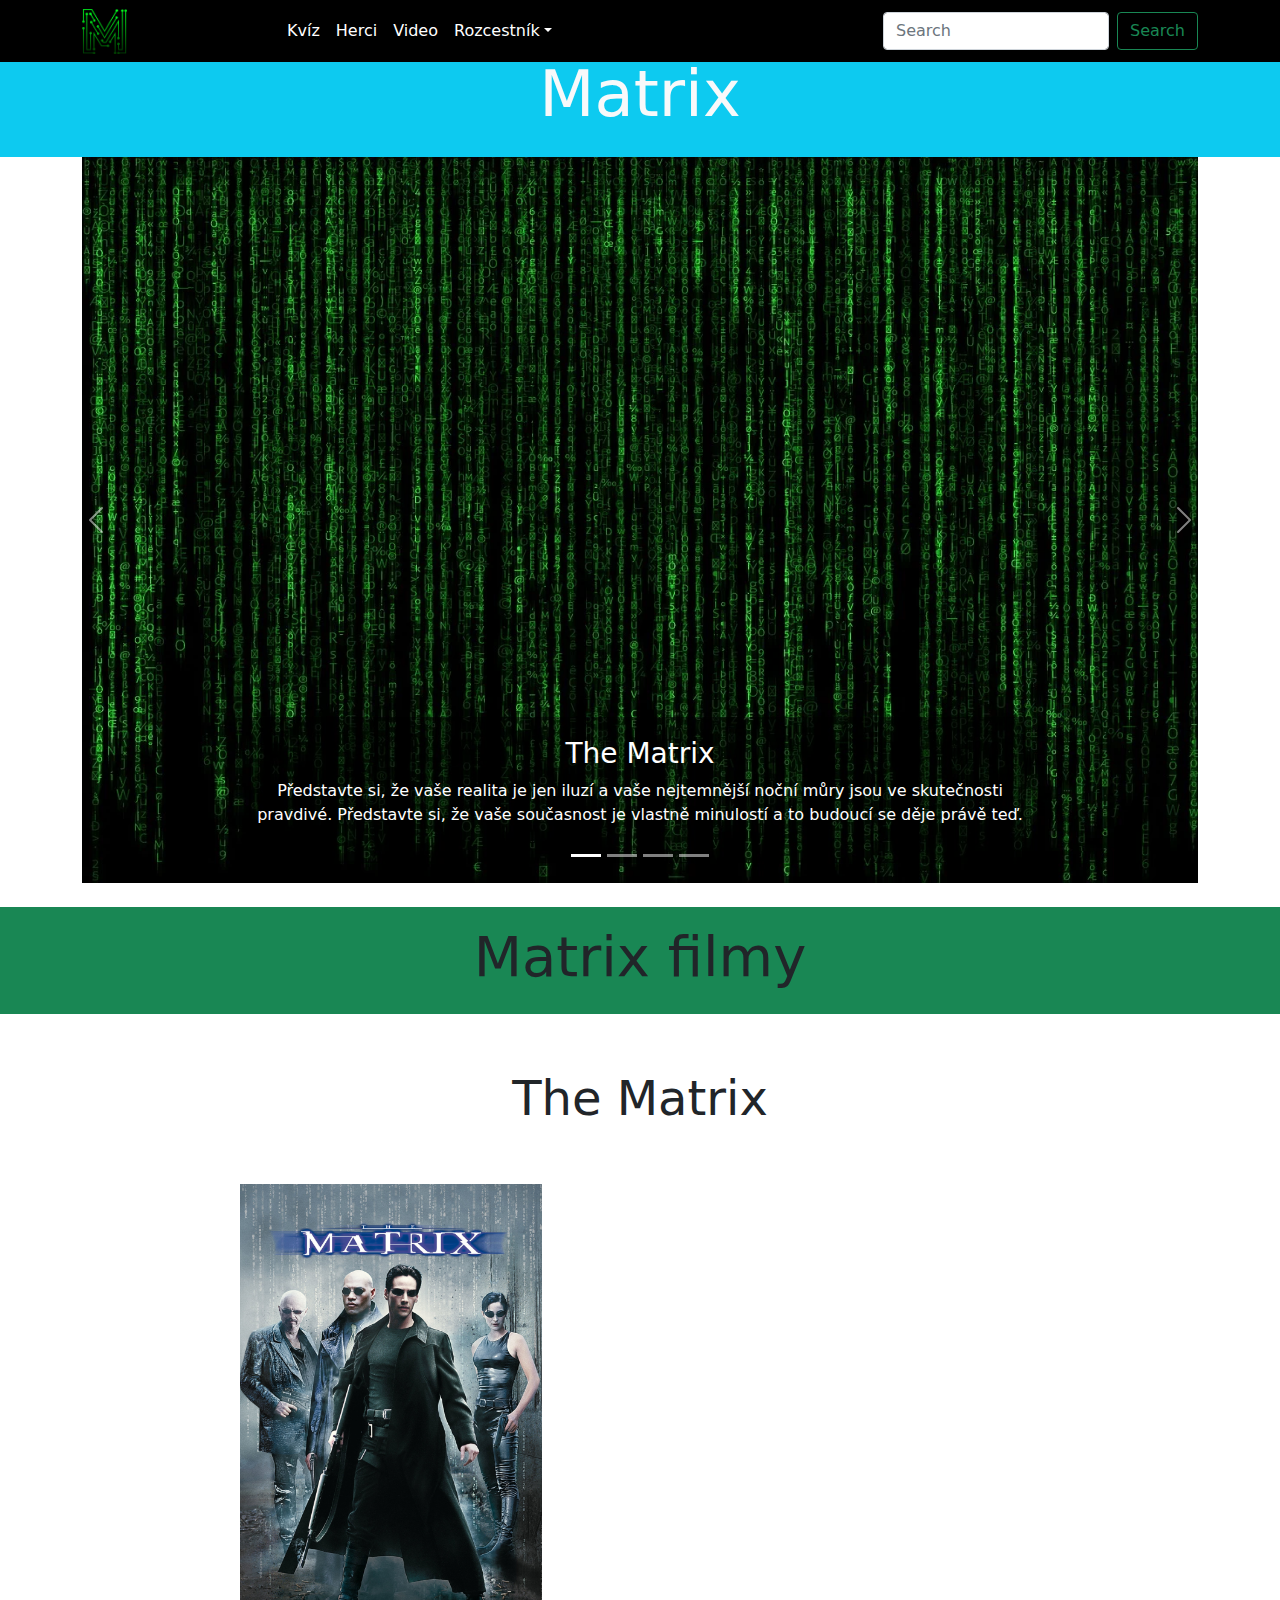
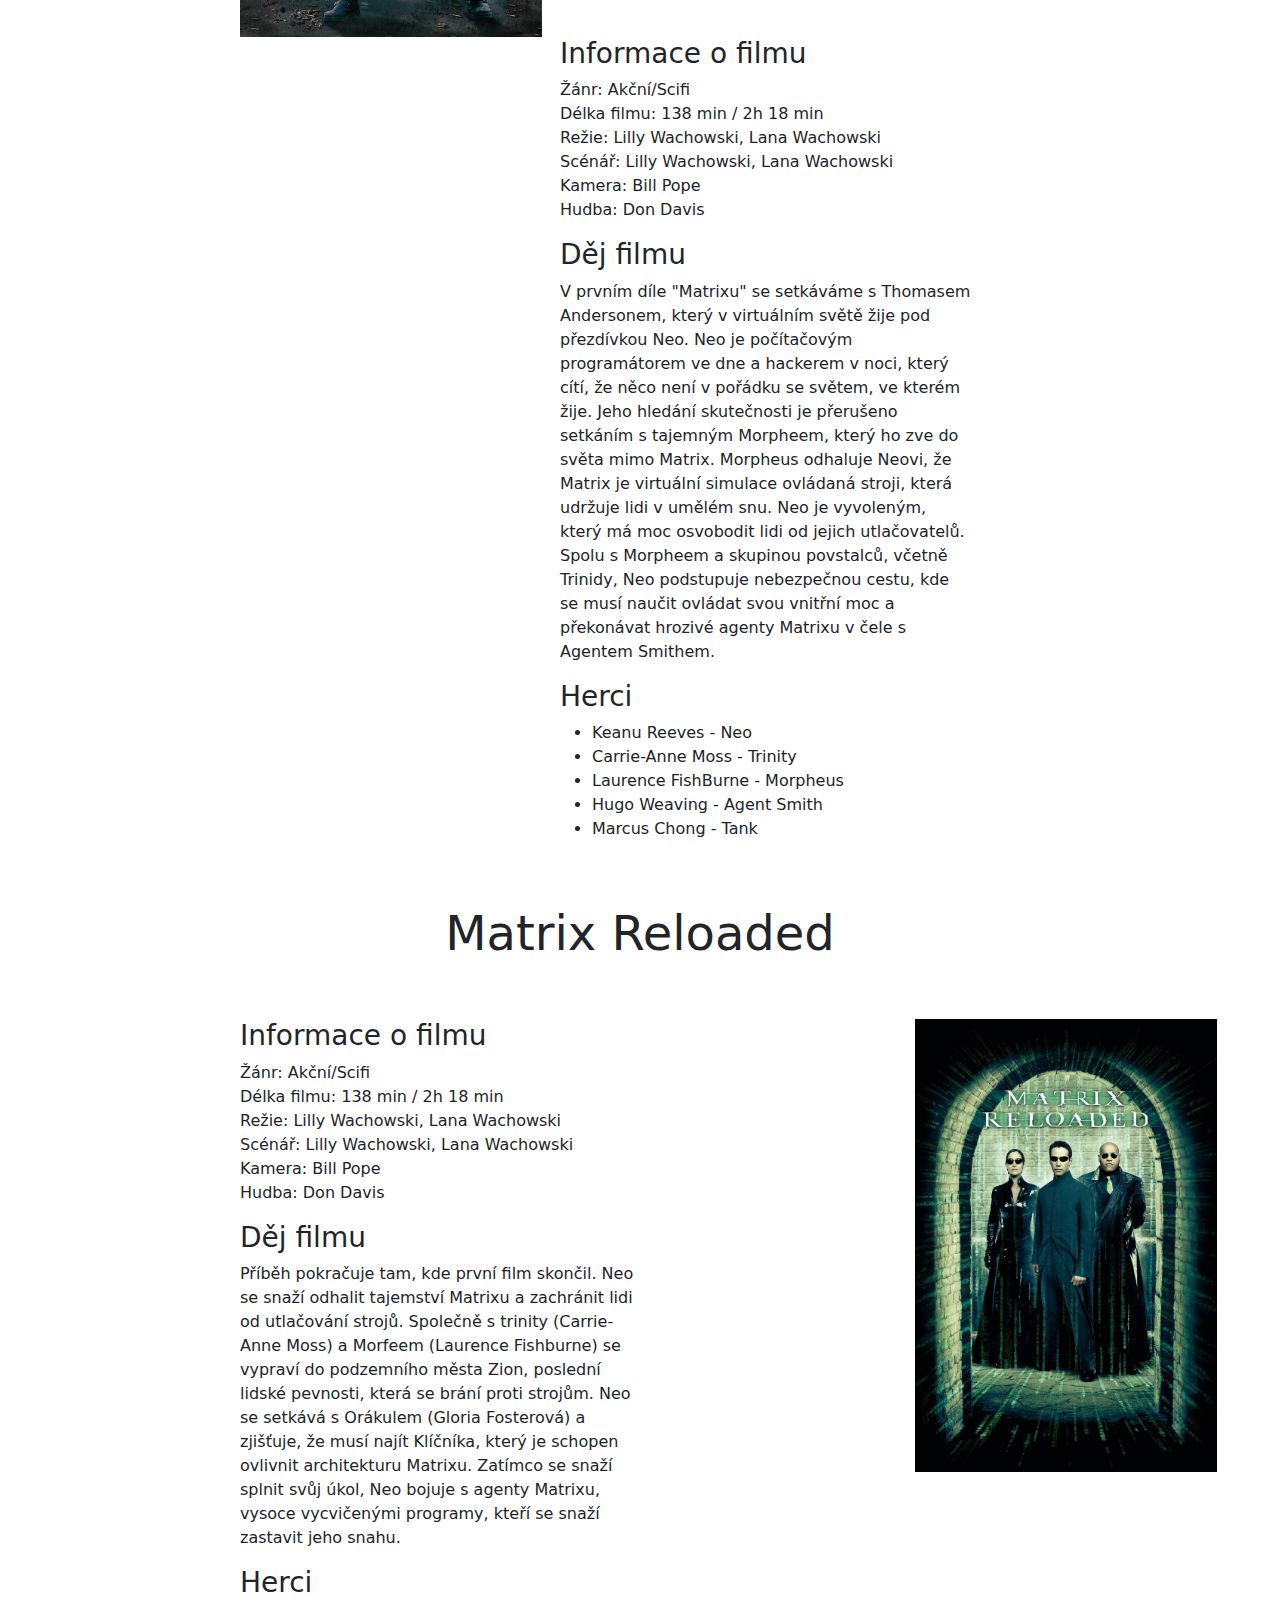
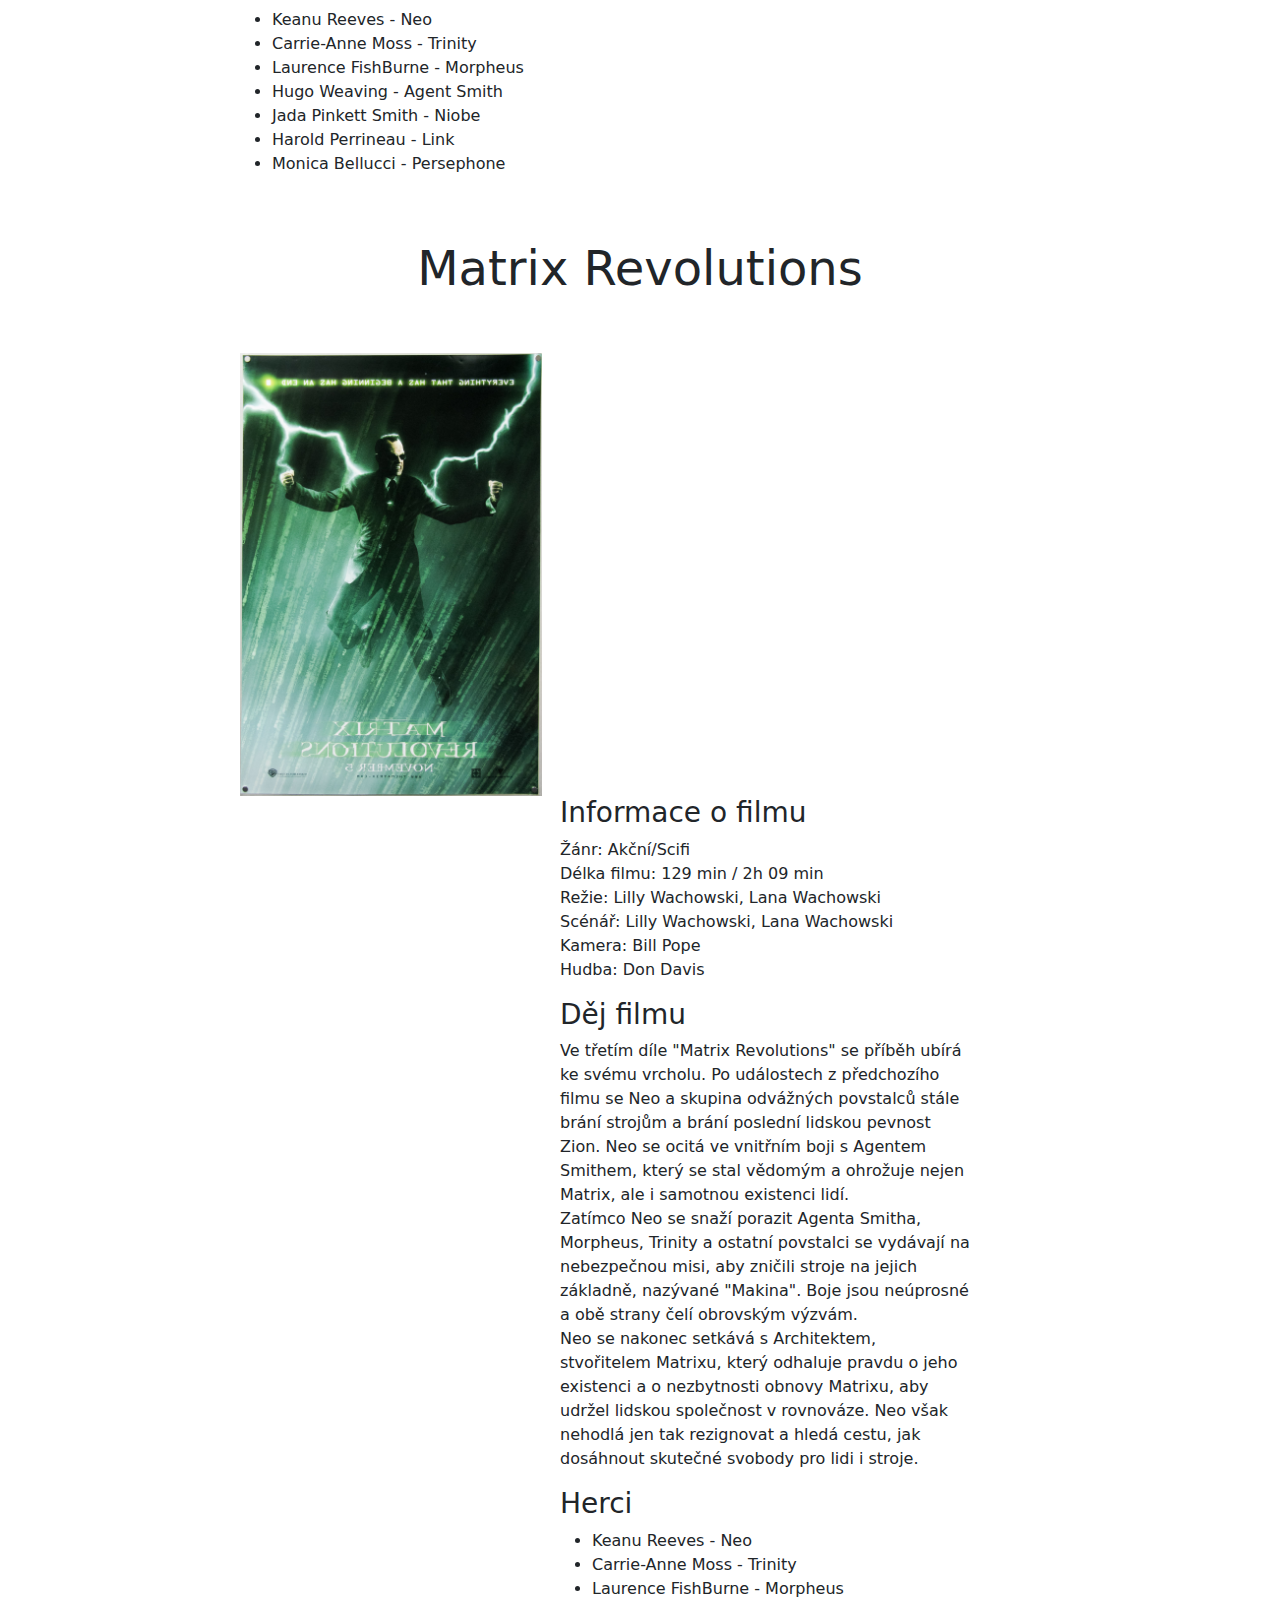
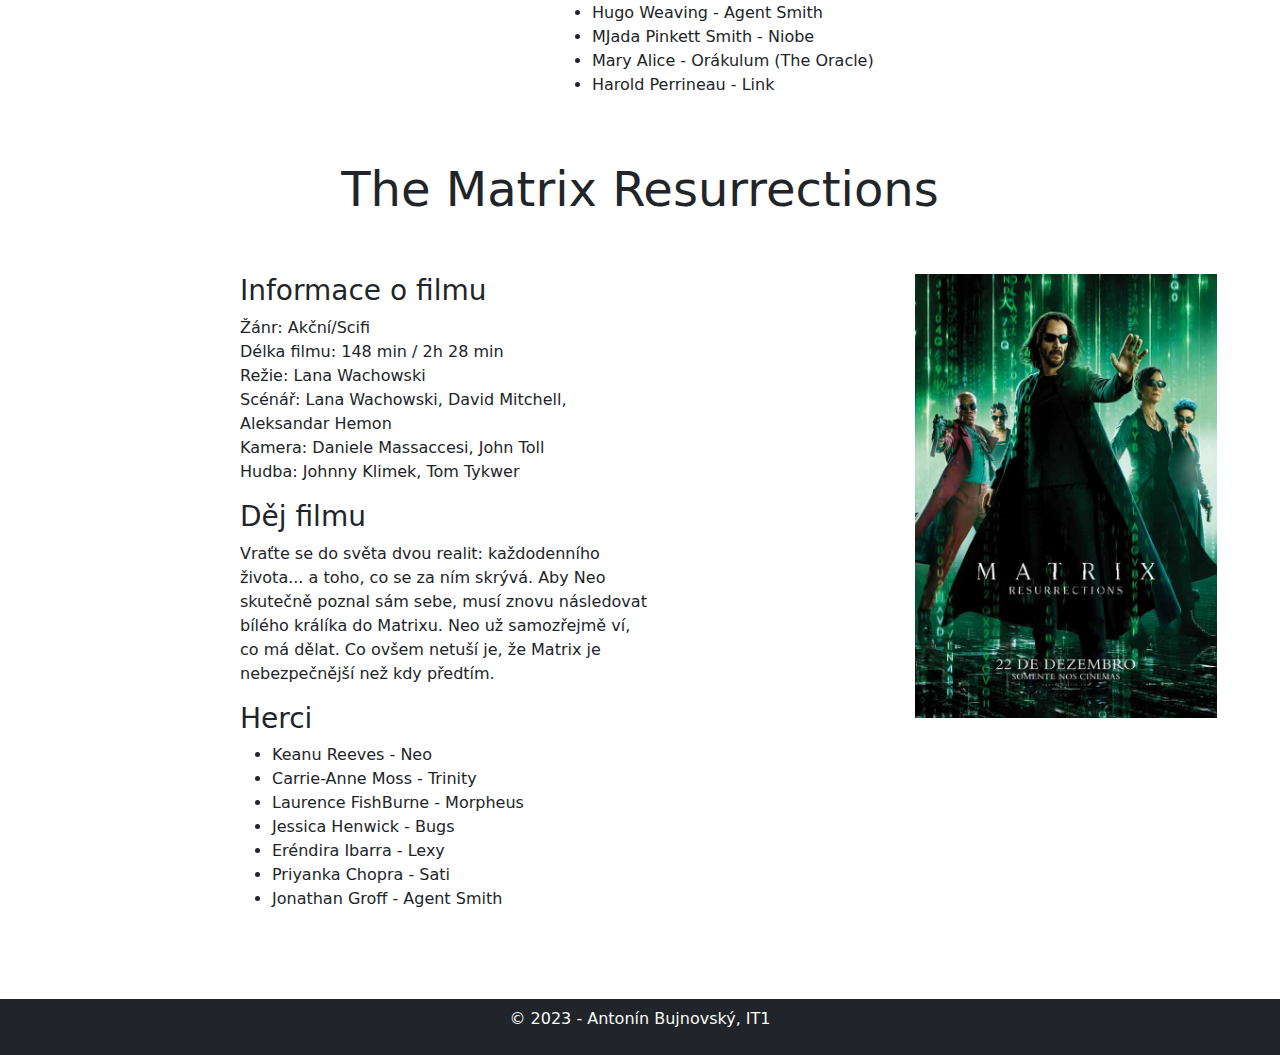
==== commit 1aebf72b: "Add files via upload" ====
--- a/index.html
+++ b/index.html
@@ -4,12 +4,12 @@
 <head>
   <title>FilmWeb</title>
   <!-- Required meta tags -->
-  <meta charset="utf-8" />
-  <meta name="viewport" content="width=device-width, initial-scale=1, shrink-to-fit=no" />
+  <meta charset="utf-8">
+  <meta name="viewport" content="width=device-width, initial-scale=1, shrink-to-fit=no">
 
   <!-- Bootstrap CSS v5.2.1 -->
-  <link href="css/bootstrap.min.css" rel="stylesheet" />
-  <link rel="stylesheet" href="css/my.css" />
+  <link href="css/bootstrap.min.css" rel="stylesheet">
+  <link rel="stylesheet" href="css/my.css">
 </head>
 
 <body>
@@ -78,7 +78,7 @@
         <div class="container">
         <div class="carousel-inner"  role="listbox">
           <div class="carousel-item active" data-bs-interval="4000">
-            <img src="img/matrix1.jpg" class="w-100 d-block" height="726px" alt="First slide" />
+            <img src="img/matrix1.jpg" class="w-100 d-block" height="726" alt="First slide">
             <div class="carousel-caption d-none d-md-block">
               <h3>The Matrix</h3>
               <p> Představte si, že vaše realita je jen iluzí a vaše nejtemnější noční můry jsou ve skutečnosti pravdivé.
@@ -86,21 +86,21 @@
             </div>
           </div>
           <div class="carousel-item" data-bs-interval="4000">
-            <img src="img/matrix reloaded-2.jpg" class="w-100 d-block"  height="726px" alt="Second slide" />
+            <img src="img/matrix-reloaded-2.jpg" class="w-100 d-block"  height="726" alt="Second slide">
             <div class="carousel-caption d-none d-md-block">
               <h3>Matrix Reloaded</h3>
               <p>Description</p>
             </div>
           </div>
           <div class="carousel-item" data-bs-interval="4000">
-            <img src="img/matrix3.jpg" class="w-100 d-block" height="726px" alt="Third slide" />
+            <img src="img/matrix3.jpg" class="w-100 d-block" height="726" alt="Third slide">
             <div class="carousel-caption d-none d-md-block">
               <h3>Matrix Revolutions</h3>
               <p>Description</p>
             </div>
           </div>
           <div class="carousel-item" data-bs-interval="4000">
-            <img src="img/matrix4.jpg" class="w-100 d-block" alt="Fourth slide" />
+            <img src="img/matrix4.jpg" class="w-100 d-block" alt="Fourth slide">
             <div class="carousel-caption d-none d-md-block">
               <h3>Matrix Resurrections</h3>
               <p>Description</p>
@@ -184,7 +184,6 @@
 
             
               <h3>Herci</h3>
-              <p>
                 <ul>
                   <li>Keanu Reeves - Neo</li>
                   <li>Carrie-Anne Moss - Trinity</li>
@@ -194,7 +193,6 @@
                   <li>Harold Perrineau - Link</li>
                   <li>Monica Bellucci - Persephone</li>
                 </ul>
-              </p>
           </div>
           <div class="col-md-4 col-lg-3">
             <img src="img/matrix2-posterjpg.jpg" class="img-fluid odsazeni" alt="Obrázek">
@@ -208,7 +206,7 @@
         <h2 class="text-center display-5 p-5" id="matrix3">Matrix Revolutions</h2>
         <div class="row">
           <div class="col-md-4 col-lg-3">
-            <img src="img/matrix3-poster.jpg" class="img-fluid odsazeni"  width="100%" alt="Obrázek">
+            <img src="img/matrix3-poster.jpg" class="img-fluid odsazeni" alt="Obrázek">
           </div>
           <div class="col-md-8 col-lg-4 odsazeni1">
             <h3>Informace o filmu</h3>
@@ -230,7 +228,6 @@
 Neo se nakonec setkává s Architektem, stvořitelem Matrixu, který odhaluje pravdu o jeho existenci a o nezbytnosti obnovy Matrixu, aby udržel lidskou společnost v rovnováze. Neo však nehodlá jen tak rezignovat a hledá cestu, jak dosáhnout skutečné svobody pro lidi i stroje.<br>
             </p>
               <h3>Herci</h3>
-              <p>
                 <ul>
                   <li>Keanu Reeves - Neo</li>
                   <li>Carrie-Anne Moss - Trinity</li>
@@ -240,7 +237,6 @@
                   <li>Mary Alice - Orákulum (The Oracle)</li>
                   <li>Harold Perrineau - Link</li>
                 </ul>
-              </p>
           </div>
         </div>
 
@@ -267,7 +263,6 @@
 
             
               <h3>Herci</h3>
-              <p>
                 <ul>
                   <li>Keanu Reeves - Neo</li>
                   <li>Carrie-Anne Moss - Trinity</li>
@@ -277,7 +272,6 @@
                   <li>Priyanka Chopra - Sati</li>
                   <li>Jonathan Groff - Agent Smith</li>
                 </ul>
-              </p>
           </div>
           <div class="col-md-4 col-lg-3">
             <img src="img/matrix4-poster.jpg" class="img-fluid odsazeni" alt="Obrázek">
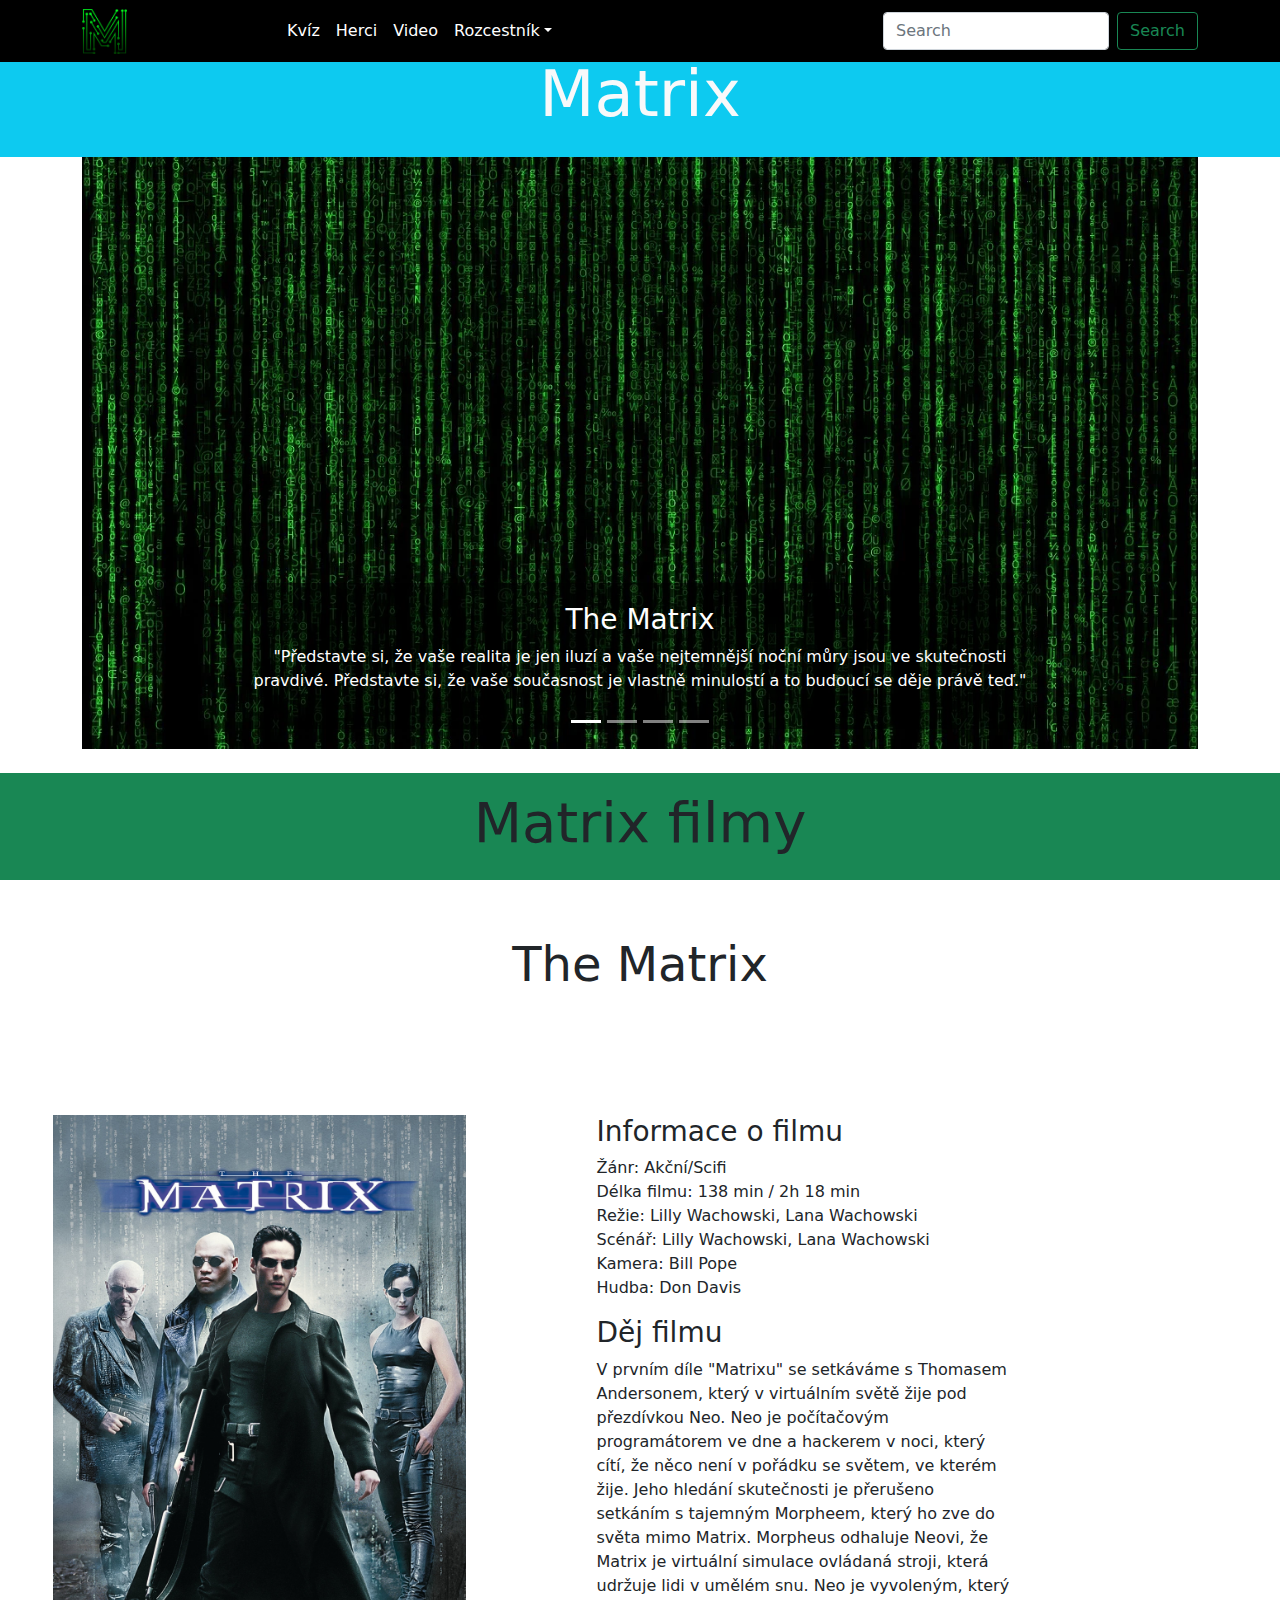
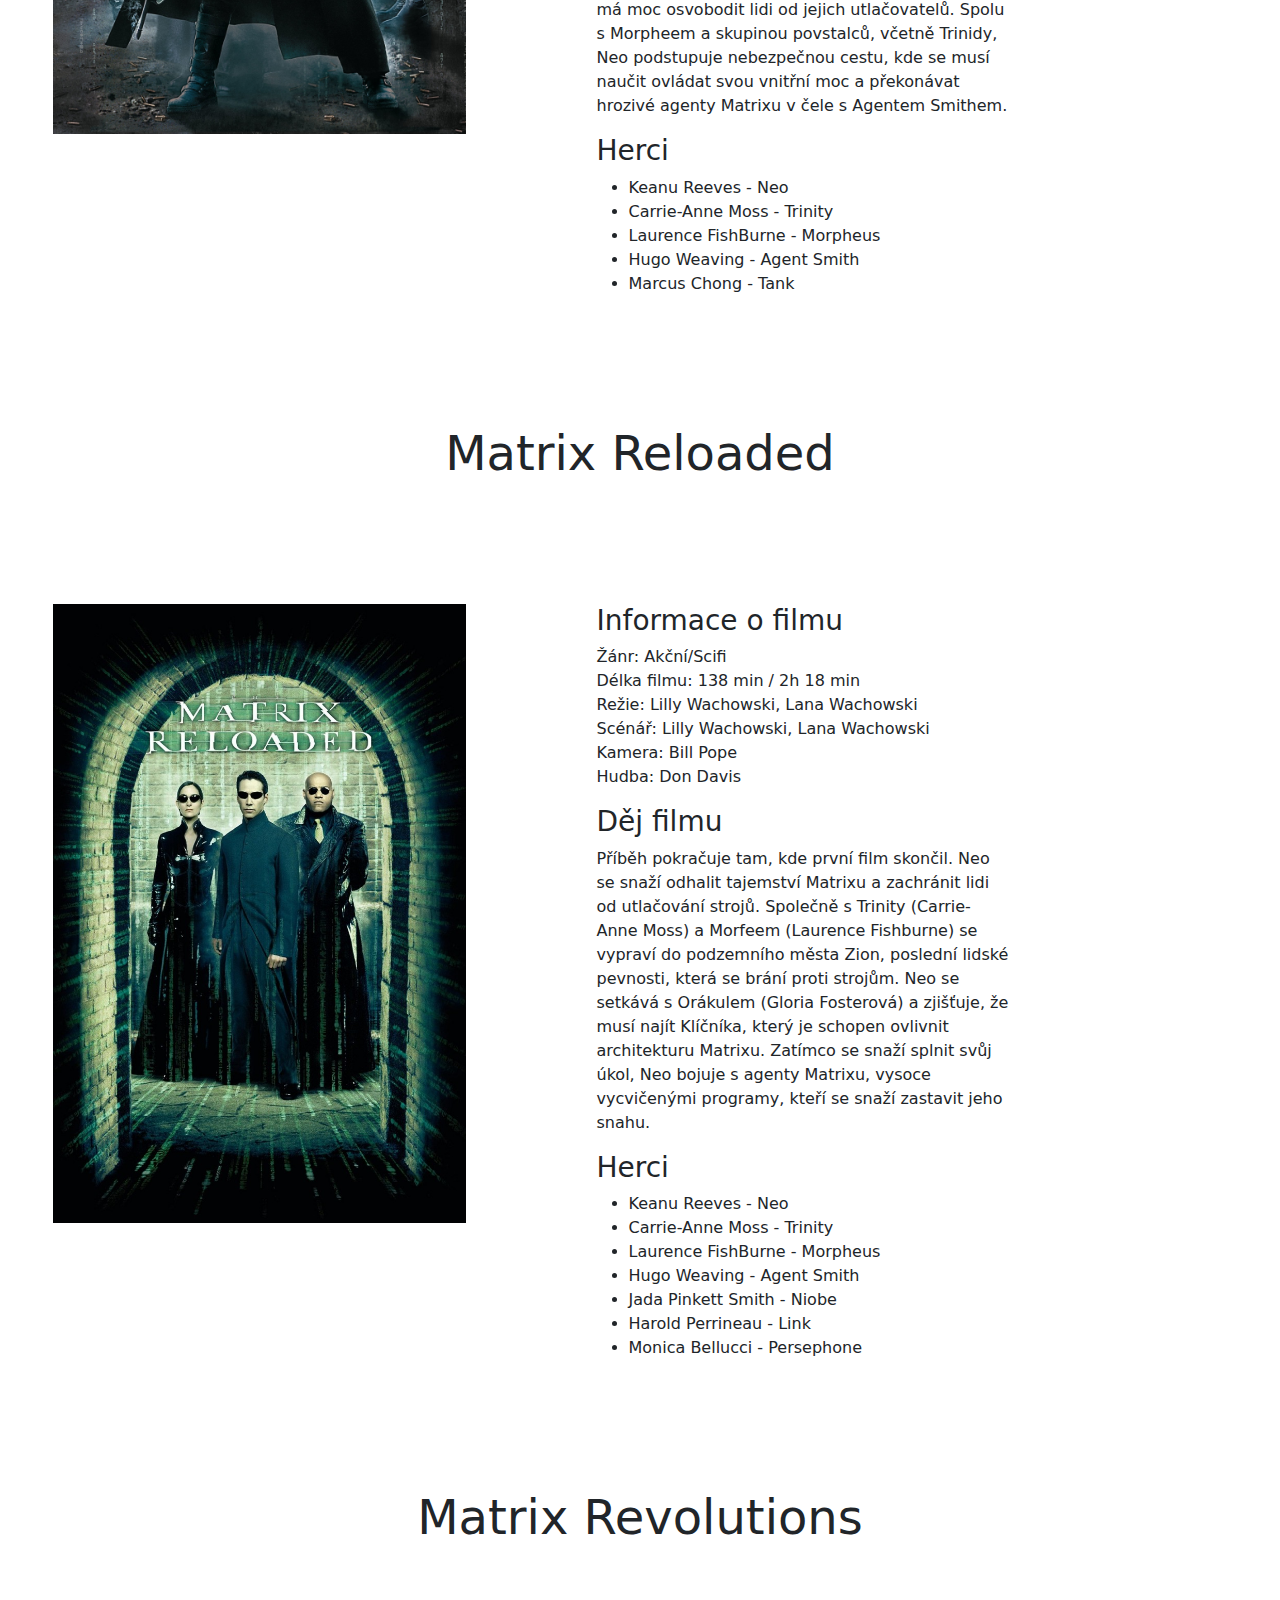
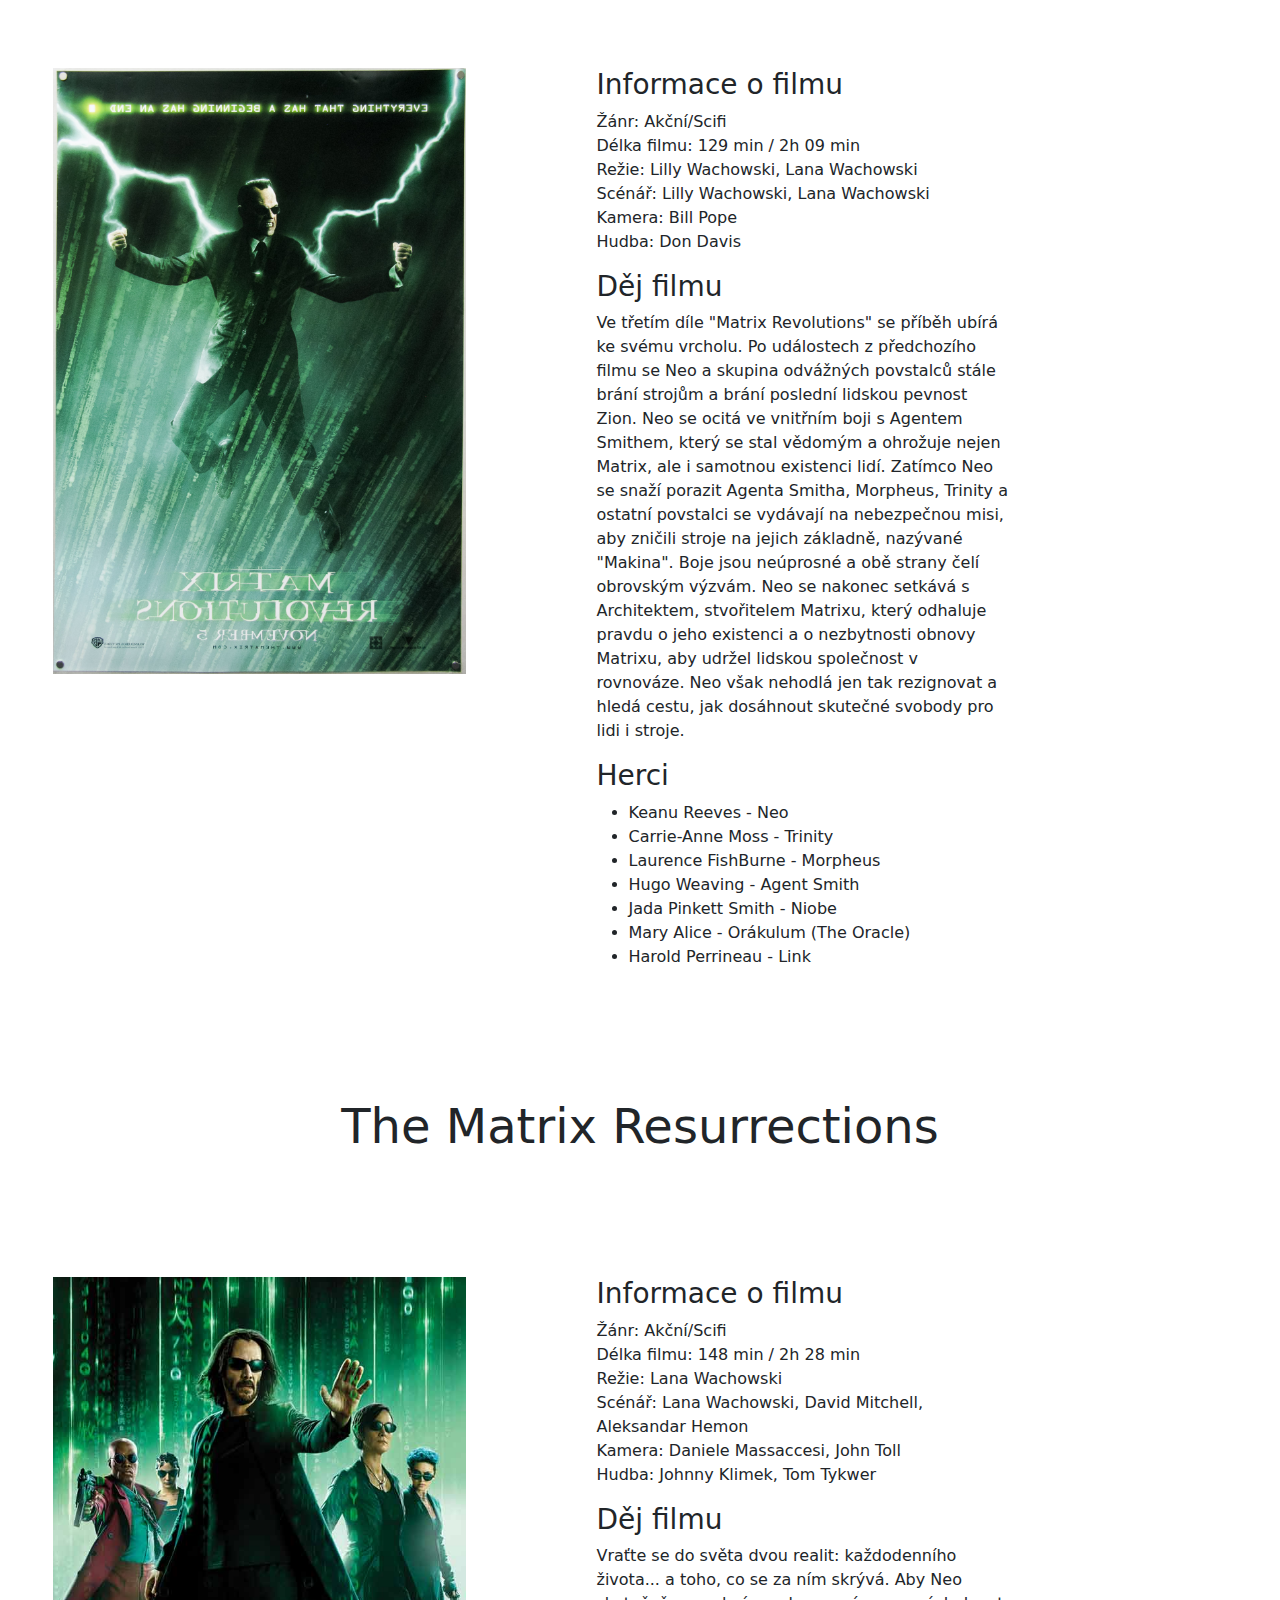
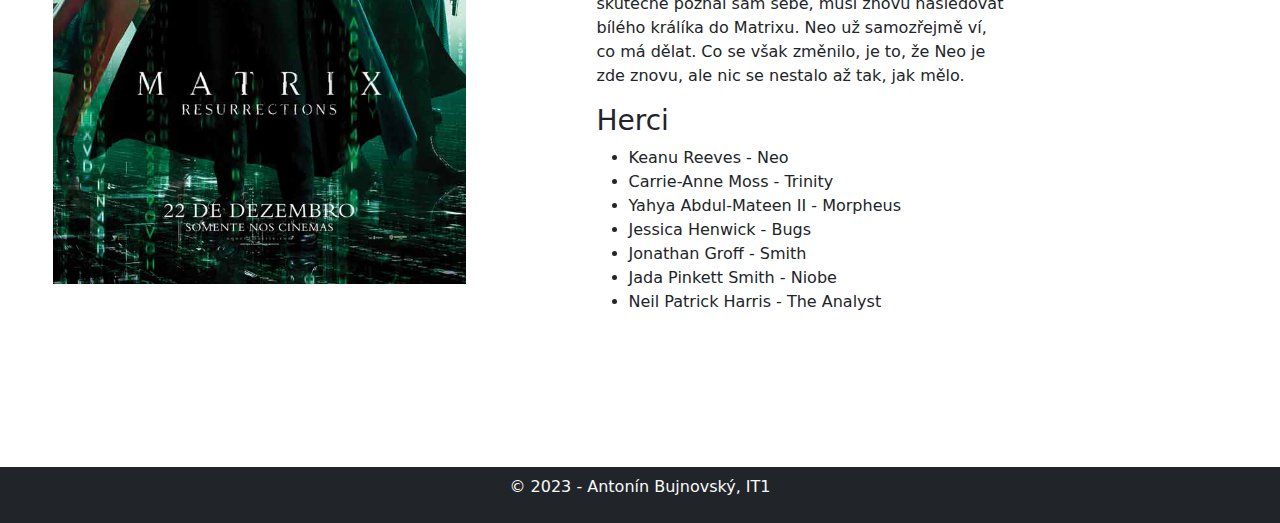
==== commit 541f4426: "Add files via upload" ====
--- a/index.html
+++ b/index.html
@@ -2,7 +2,7 @@
 <html lang="cs">
 
 <head>
-  <title>FilmWeb</title>
+  <title>Web o sérii filmů matrix</title>
   <!-- Required meta tags -->
   <meta charset="utf-8">
   <meta name="viewport" content="width=device-width, initial-scale=1, shrink-to-fit=no">
@@ -66,224 +66,213 @@
   </header>
   <main>
         <!-- Použití prvku carousel -->
-    <section id="novinky">
-      <div id="carouselId" class="carousel slide carousel-fade" data-bs-ride="carousel">
-        <ol class="carousel-indicators">
-          <li data-bs-target="#carouselId" data-bs-slide-to="0" class="active" aria-current="true"
-            aria-label="First slide"></li>
-          <li data-bs-target="#carouselId" data-bs-slide-to="1" aria-label="Second slide"></li>
-          <li data-bs-target="#carouselId" data-bs-slide-to="2" aria-label="Third slide"></li>
-          <li data-bs-target="#carouselId" data-bs-slide-to="3" aria-label="Fourth slide"></li>
-        </ol>
-        <div class="container">
-        <div class="carousel-inner"  role="listbox">
-          <div class="carousel-item active" data-bs-interval="4000">
-            <img src="img/matrix1.jpg" class="w-100 d-block" height="726" alt="First slide">
-            <div class="carousel-caption d-none d-md-block">
-              <h3>The Matrix</h3>
-              <p> Představte si, že vaše realita je jen iluzí a vaše nejtemnější noční můry jsou ve skutečnosti pravdivé.
-                 Představte si, že vaše současnost je vlastně minulostí a to budoucí se děje právě teď.</p>
+        <section id="novinky">
+          <div id="carouselId" class="carousel slide carousel-fade" data-bs-ride="carousel">
+            <ol class="carousel-indicators">
+              <li data-bs-target="#carouselId" data-bs-slide-to="0" class="active" aria-current="true"
+                aria-label="First slide"></li>
+              <li data-bs-target="#carouselId" data-bs-slide-to="1" aria-label="Second slide"></li>
+              <li data-bs-target="#carouselId" data-bs-slide-to="2" aria-label="Third slide"></li>
+              <li data-bs-target="#carouselId" data-bs-slide-to="3" aria-label="Fourth slide"></li>
+            </ol>
+            <div class="container">
+              <div class="carousel-inner" role="listbox">
+                <div class="carousel-item active" data-bs-interval="4000">
+                  <img src="img/matrix1.jpg" class="d-block w-100 carousel-image" alt="First slide">
+                  <div class="carousel-caption d-none d-md-block">
+                    <h3>The Matrix</h3>
+                    <p>"Představte si, že vaše realita je jen iluzí a vaše nejtemnější noční můry jsou ve skutečnosti pravdivé.
+                      Představte si, že vaše současnost je vlastně minulostí a to budoucí se děje právě teď."</p>
+                  </div>
+                </div>
+                <div class="carousel-item" data-bs-interval="4000">
+                  <img src="img/matrix-reloaded-2.jpg" class="d-block w-100 carousel-image" alt="Second slide">
+                  <div class="carousel-caption d-none d-md-block">
+                    <h3>Matrix Reloaded</h3>
+                    <p>"Vstupte do světa, kde realita překračuje hranice a vaše temné obavy se proměňují v nelítostnou pravdu. Otevřete se možnostem, které se rozmáhají kolem vás, a připravte se na nekonečný boj o svobodu, který právě začíná."
+
+                    </p>
+                  </div>
+                </div>
+                <div class="carousel-item" data-bs-interval="4000">
+                  <img src="img/matrix3.jpg" class="d-block w-100 carousel-image" alt="Third slide">
+                  <div class="carousel-caption d-none d-md-block">
+                    <h3>Matrix Revolutions</h3>
+                    <p>"Vkročte do poslední bitvy mezi světem, který jste znali, a hrozivými silami, jež se snaží pohltit veškerou naději. Připravte se na osudové střetnutí, kde vaše síla a odhodlání budou klíčem k osvobození lidstva a vybojování nového zítřka."
+
+                    </p>
+                  </div>
+                </div>
+                <div class="carousel-item" data-bs-interval="4000">
+                  <img src="img/matrix4.jpg" class="d-block w-100 carousel-image" alt="Fourth slide">
+                  <div class="carousel-caption d-none d-md-block">
+                    <h3>Matrix Resurrections</h3>
+                    <p>"Ponořte se do propojeného světa minulosti a budoucnosti, kde se vaše vlastní bytí rozmazává v nejistotě. Odhalte pravdu, která vás přivede k znovuzrození, a překročte hranice zajetí, kterým jste byli přímočaře obklopeni."
+
+                    </p>
+                  </div>
+                </div>
+              </div>
             </div>
-          </div>
-          <div class="carousel-item" data-bs-interval="4000">
-            <img src="img/matrix-reloaded-2.jpg" class="w-100 d-block"  height="726" alt="Second slide">
-            <div class="carousel-caption d-none d-md-block">
-              <h3>Matrix Reloaded</h3>
-              <p>Description</p>
-            </div>
-          </div>
-          <div class="carousel-item" data-bs-interval="4000">
-            <img src="img/matrix3.jpg" class="w-100 d-block" height="726" alt="Third slide">
-            <div class="carousel-caption d-none d-md-block">
-              <h3>Matrix Revolutions</h3>
-              <p>Description</p>
-            </div>
-          </div>
-          <div class="carousel-item" data-bs-interval="4000">
-            <img src="img/matrix4.jpg" class="w-100 d-block" alt="Fourth slide">
-            <div class="carousel-caption d-none d-md-block">
-              <h3>Matrix Resurrections</h3>
-              <p>Description</p>
-            </div>
-          </div>
-        </div>
-      </div>
-
-        <button class="carousel-control-prev" type="button" data-bs-target="#carouselId" data-bs-slide="prev">
-          <span class="carousel-control-prev-icon" aria-hidden="true"></span>
-          <span class="visually-hidden">Previous</span>
-        </button>
-        <button class="carousel-control-next" type="button" data-bs-target="#carouselId" data-bs-slide="next">
-          <span class="carousel-control-next-icon" aria-hidden="true"></span>
-          <span class="visually-hidden">Next</span>
-        </button>
-      </div>
-    </section>
+   
+          </div>
+        </section>
+        
+        
 
       <header class="bg-success p-3 pt-6 mb-2 mt-4">
       <h2 class="text-center display-4">Matrix filmy</h2>
     </header>
+     
+        
         <!-- Matrix filmy -->
-      <h2 class="text-center display-5 p-5" id="matrix1">The Matrix</h2>
+        
+        
+        <!-- The Matrix -->
+        <h2 class="text-center display-5 p-5" id="matrix1">The Matrix</h2>
         <div class="row">
-          <div class="col-md-4 col-lg-3">
-            <img src="img/Matrix1-poster.jpg" class="img-fluid odsazeni" alt="Obrázek">
-          </div>
-          <div class="col-md-8 col-lg-4 odsazeni1">
+          <div class="col-md-4 col-lg-5 film-text">
+            <img src="img/Matrix1-poster.jpg" class="img-fluid " alt="Obrázek">
+          </div>
+          <div class="col-md-8 col-lg-5 film-text">
             <h3>Informace o filmu</h3>
             <p>
-                Žánr: Akční/Scifi<br>
-                Délka filmu: 138 min / 2h 18 min<br>
-                Režie: Lilly Wachowski, Lana Wachowski<br>
-                Scénář: Lilly Wachowski, Lana Wachowski<br>
-                Kamera: Bill Pope<br>
-                Hudba: Don Davis<br>
-            </p>
-            <h3>Děj filmu</h3>
-            <p>
-              V prvním díle "Matrixu" se setkáváme s Thomasem Andersonem, který v virtuálním světě žije pod přezdívkou Neo. Neo je počítačovým programátorem ve dne a hackerem v noci, který cítí, že něco není v pořádku se světem, ve kterém žije. Jeho hledání skutečnosti je přerušeno setkáním s tajemným Morpheem, který ho zve do světa mimo Matrix.
-
-Morpheus odhaluje Neovi, že Matrix je virtuální simulace ovládaná stroji, která udržuje lidi v umělém snu. Neo je vyvoleným, který má moc osvobodit lidi od jejich utlačovatelů. Spolu s Morpheem a skupinou povstalců, včetně Trinidy, Neo podstupuje nebezpečnou cestu, kde se musí naučit ovládat svou vnitřní moc a překonávat hrozivé agenty Matrixu v čele s Agentem Smithem.
-
-
-            </p>
-              <h3>Herci</h3>
-                <ul>
-                  <li>Keanu Reeves - Neo</li>
-                  <li>Carrie-Anne Moss - Trinity</li>
-                  <li>Laurence FishBurne - Morpheus</li>
-                  <li>Hugo Weaving - Agent Smith</li>
-                  <li>Marcus Chong - Tank</li>
-                </ul>
-          </div>
-        </div>
-
-
-
-
-        <h2 class="text-center display-5 p-5" id="matrix2">Matrix Reloaded</h2>
-        <div class="row">
-          <div class="col-md-8 col-lg-4 odsazeni">
-            <h3>Informace o filmu</h3>
-          <p>
               Žánr: Akční/Scifi<br>
               Délka filmu: 138 min / 2h 18 min<br>
               Režie: Lilly Wachowski, Lana Wachowski<br>
               Scénář: Lilly Wachowski, Lana Wachowski<br>
               Kamera: Bill Pope<br>
               Hudba: Don Davis<br>
-          </p>
-              <h3>Děj filmu</h3>
-              <p>
-                Příběh pokračuje tam, kde první film skončil. Neo se snaží odhalit tajemství Matrixu a zachránit lidi od utlačování strojů. Společně s trinity (Carrie-Anne Moss) 
-                a Morfeem (Laurence Fishburne) se vypraví do podzemního města Zion, poslední lidské pevnosti, která se brání proti strojům.
-
-                Neo se setkává s Orákulem (Gloria Fosterová) a zjišťuje, že musí najít Klíčníka, který je schopen ovlivnit architekturu Matrixu. Zatímco se snaží splnit svůj úkol,
-                 Neo bojuje s agenty Matrixu, vysoce vycvičenými programy, kteří se snaží zastavit jeho snahu.
-              </p>
-
-            
-              <h3>Herci</h3>
-                <ul>
-                  <li>Keanu Reeves - Neo</li>
-                  <li>Carrie-Anne Moss - Trinity</li>
-                  <li>Laurence FishBurne - Morpheus</li>
-                  <li>Hugo Weaving - Agent Smith</li>
-                  <li>Jada Pinkett Smith - Niobe</li>
-                  <li>Harold Perrineau - Link</li>
-                  <li>Monica Bellucci - Persephone</li>
-                </ul>
-          </div>
-          <div class="col-md-4 col-lg-3">
-            <img src="img/matrix2-posterjpg.jpg" class="img-fluid odsazeni" alt="Obrázek">
-          </div>
-        
+            </p>
+            <h3>Děj filmu</h3>
+            <p>
+              V prvním díle "Matrixu" se setkáváme s Thomasem Andersonem, který v virtuálním světě žije pod přezdívkou Neo. Neo je počítačovým programátorem ve dne a hackerem v noci, který cítí, že něco není v pořádku se světem, ve kterém žije. Jeho hledání skutečnosti je přerušeno setkáním s tajemným Morpheem, který ho zve do světa mimo Matrix.
+        
+              Morpheus odhaluje Neovi, že Matrix je virtuální simulace ovládaná stroji, která udržuje lidi v umělém snu. Neo je vyvoleným, který má moc osvobodit lidi od jejich utlačovatelů. Spolu s Morpheem a skupinou povstalců, včetně Trinidy, Neo podstupuje nebezpečnou cestu, kde se musí naučit ovládat svou vnitřní moc a překonávat hrozivé agenty Matrixu v čele s Agentem Smithem.
+            </p>
+            <h3>Herci</h3>
+            <ul>
+              <li>Keanu Reeves - Neo</li>
+              <li>Carrie-Anne Moss - Trinity</li>
+              <li>Laurence FishBurne - Morpheus</li>
+              <li>Hugo Weaving - Agent Smith</li>
+              <li>Marcus Chong - Tank</li>
+            </ul>
+          </div>
         </div>
         
-
-
-
+        <!-- Matrix Reloaded -->
+        <h2 class="text-center display-5 p-5" id="matrix2">Matrix Reloaded</h2>
+        <div class="row">
+          <div class="col-md-4 col-lg-5 film-text">
+            <img src="img/matrix2-posterjpg.jpg" class="img-fluid " alt="Obrázek">
+          </div>
+          
+          <div class="col-md-8 col-lg-5 film-text">
+            <h3>Informace o filmu</h3>
+            <p>
+              Žánr: Akční/Scifi<br>
+              Délka filmu: 138 min / 2h 18 min<br>
+              Režie: Lilly Wachowski, Lana Wachowski<br>
+              Scénář: Lilly Wachowski, Lana Wachowski<br>
+              Kamera: Bill Pope<br>
+              Hudba: Don Davis<br>
+            </p>
+            <h3>Děj filmu</h3>
+            <p>
+              Příběh pokračuje tam, kde první film skončil. Neo se snaží odhalit tajemství Matrixu a zachránit lidi od utlačování strojů. Společně s Trinity (Carrie-Anne Moss) a Morfeem (Laurence Fishburne) se vypraví do podzemního města Zion, poslední lidské pevnosti, která se brání proti strojům.
+        
+              Neo se setkává s Orákulem (Gloria Fosterová) a zjišťuje, že musí najít Klíčníka, který je schopen ovlivnit architekturu Matrixu. Zatímco se snaží splnit svůj úkol, Neo bojuje s agenty Matrixu, vysoce vycvičenými programy, kteří se snaží zastavit jeho snahu.
+            </p>
+            <h3>Herci</h3>
+            <ul>
+              <li>Keanu Reeves - Neo</li>
+              <li>Carrie-Anne Moss - Trinity</li>
+              <li>Laurence FishBurne - Morpheus</li>
+              <li>Hugo Weaving - Agent Smith</li>
+              <li>Jada Pinkett Smith - Niobe</li>
+              <li>Harold Perrineau - Link</li>
+              <li>Monica Bellucci - Persephone</li>
+            </ul>
+          </div>
+         
+        </div>
+        
+        <!-- Matrix Revolutions -->
         <h2 class="text-center display-5 p-5" id="matrix3">Matrix Revolutions</h2>
         <div class="row">
-          <div class="col-md-4 col-lg-3">
-            <img src="img/matrix3-poster.jpg" class="img-fluid odsazeni" alt="Obrázek">
-          </div>
-          <div class="col-md-8 col-lg-4 odsazeni1">
+          <div class="col-md-4 col-lg-5 film-text">
+            <img src="img/matrix3-poster.jpg" class="img-fluid " alt="Obrázek">
+          </div>
+          <div class="col-md-8 col-lg-5 film-text">
             <h3>Informace o filmu</h3>
             <p>
-                Žánr: Akční/Scifi<br>
-                Délka filmu: 129 min / 2h 09 min<br>
-                Režie: Lilly Wachowski, Lana Wachowski<br>
-                Scénář: Lilly Wachowski, Lana Wachowski<br>
-                Kamera: Bill Pope<br>
-                Hudba: Don Davis<br>
+              Žánr: Akční/Scifi<br>
+              Délka filmu: 129 min / 2h 09 min<br>
+              Režie: Lilly Wachowski, Lana Wachowski<br>
+              Scénář: Lilly Wachowski, Lana Wachowski<br>
+              Kamera: Bill Pope<br>
+              Hudba: Don Davis<br>
             </p>
             <h3>Děj filmu</h3>
             <p>
-            
-Ve třetím díle "Matrix Revolutions" se příběh ubírá ke svému vrcholu. Po událostech z předchozího filmu se Neo a skupina odvážných povstalců stále brání strojům a brání poslední lidskou pevnost Zion. Neo se ocitá ve vnitřním boji s Agentem Smithem, který se stal vědomým a ohrožuje nejen Matrix, ale i samotnou existenci lidí.<br>
-
-Zatímco Neo se snaží porazit Agenta Smitha, Morpheus, Trinity a ostatní povstalci se vydávají na nebezpečnou misi, aby zničili stroje na jejich základně, nazývané "Makina". Boje jsou neúprosné a obě strany čelí obrovským výzvám.<br>
-
-Neo se nakonec setkává s Architektem, stvořitelem Matrixu, který odhaluje pravdu o jeho existenci a o nezbytnosti obnovy Matrixu, aby udržel lidskou společnost v rovnováze. Neo však nehodlá jen tak rezignovat a hledá cestu, jak dosáhnout skutečné svobody pro lidi i stroje.<br>
-            </p>
-              <h3>Herci</h3>
-                <ul>
-                  <li>Keanu Reeves - Neo</li>
-                  <li>Carrie-Anne Moss - Trinity</li>
-                  <li>Laurence FishBurne - Morpheus</li>
-                  <li>Hugo Weaving - Agent Smith</li>
-                  <li>MJada Pinkett Smith - Niobe</li>
-                  <li>Mary Alice - Orákulum (The Oracle)</li>
-                  <li>Harold Perrineau - Link</li>
-                </ul>
+              Ve třetím díle "Matrix Revolutions" se příběh ubírá ke svému vrcholu. Po událostech z předchozího filmu se Neo a skupina odvážných povstalců stále brání strojům a brání poslední lidskou pevnost Zion. Neo se ocitá ve vnitřním boji s Agentem Smithem, který se stal vědomým a ohrožuje nejen Matrix, ale i samotnou existenci lidí.
+        
+              Zatímco Neo se snaží porazit Agenta Smitha, Morpheus, Trinity a ostatní povstalci se vydávají na nebezpečnou misi, aby zničili stroje na jejich základně, nazývané "Makina". Boje jsou neúprosné a obě strany čelí obrovským výzvám.
+        
+              Neo se nakonec setkává s Architektem, stvořitelem Matrixu, který odhaluje pravdu o jeho existenci a o nezbytnosti obnovy Matrixu, aby udržel lidskou společnost v rovnováze. Neo však nehodlá jen tak rezignovat a hledá cestu, jak dosáhnout skutečné svobody pro lidi i stroje.
+            </p>
+            <h3>Herci</h3>
+            <ul>
+              <li>Keanu Reeves - Neo</li>
+              <li>Carrie-Anne Moss - Trinity</li>
+              <li>Laurence FishBurne - Morpheus</li>
+              <li>Hugo Weaving - Agent Smith</li>
+              <li>Jada Pinkett Smith - Niobe</li>
+              <li>Mary Alice - Orákulum (The Oracle)</li>
+              <li>Harold Perrineau - Link</li>
+            </ul>
           </div>
         </div>
-
-
-
+        
+        <!-- The Matrix Resurrections -->
         <h2 class="text-center display-5 p-5 matrix4" id="matrix4">The Matrix Resurrections</h2>
         <div class="row">
-          <div class="col-md-8 col-lg-4 odsazeni">
+          <div class="col-md-4 col-lg-5 film-text">
+            <img src="img/matrix4-poster.jpg" class="img-fluid" alt="Obrázek">
+          </div>
+          <div class="col-md-8 col-lg-5 film-text">
             <h3>Informace o filmu</h3>
-          <p>
+            <p>
               Žánr: Akční/Scifi<br>
               Délka filmu: 148 min / 2h 28 min<br>
               Režie: Lana Wachowski<br>
               Scénář: Lana Wachowski, David Mitchell, Aleksandar Hemon<br>
               Kamera: Daniele Massaccesi, John Toll<br>
               Hudba: Johnny Klimek, Tom Tykwer<br>
-          </p>
-              <h3>Děj filmu</h3>
-              <p>
-                Vraťte se do světa dvou realit: každodenního života... a toho, co se za ním skrývá. Aby Neo skutečně poznal sám sebe, musí znovu následovat bílého králíka do Matrixu. Neo už samozřejmě ví, co má dělat. Co ovšem netuší je, že Matrix je nebezpečnější než kdy předtím.
-
-  
-              </p>
-
-            
-              <h3>Herci</h3>
-                <ul>
-                  <li>Keanu Reeves - Neo</li>
-                  <li>Carrie-Anne Moss - Trinity</li>
-                  <li>Laurence FishBurne - Morpheus</li>
-                  <li>Jessica Henwick - Bugs</li>
-                  <li>Eréndira Ibarra - Lexy</li>
-                  <li>Priyanka Chopra - Sati</li>
-                  <li>Jonathan Groff - Agent Smith</li>
-                </ul>
-          </div>
-          <div class="col-md-4 col-lg-3">
-            <img src="img/matrix4-poster.jpg" class="img-fluid odsazeni" alt="Obrázek">
-          </div>
+            </p>
+            <h3>Děj filmu</h3>
+            <p>
+              Vraťte se do světa dvou realit: každodenního života... a toho, co se za ním skrývá. Aby Neo skutečně poznal sám sebe, musí znovu následovat bílého králíka do Matrixu. Neo už samozřejmě ví, co má dělat. Co se však změnilo, je to, že Neo je zde znovu, ale nic se nestalo až tak, jak mělo.
+            </p>
+            <h3>Herci</h3>
+            <ul>
+              <li>Keanu Reeves - Neo</li>
+              <li>Carrie-Anne Moss - Trinity</li>
+              <li>Yahya Abdul-Mateen II - Morpheus</li>
+              <li>Jessica Henwick - Bugs</li>
+              <li>Jonathan Groff - Smith</li>
+              <li>Jada Pinkett Smith - Niobe</li>
+              <li>Neil Patrick Harris - The Analyst</li>
+            </ul>
+          </div>
+          
         </div>
+        
 
 <br>
 <br>
 <br>
-
-        <!-- použití gridu a cards -->
-
        
   </main>
   <footer class="bg-dark text-light text-center p-2">
--- a/css/my.css
+++ b/css/my.css
@@ -24,3 +24,17 @@
 .tonda1{
     color: white !important;
 }
+.carousel-image {
+    object-fit: cover;
+    object-position:center;
+    height: 37em;
+  }
+  .film-text {
+    padding: 5% !important;
+  }
+  @media (max-width: 768px) {
+    .navbar-toggler-icon {
+      background-color: #ffffff;
+    }
+  }
+    